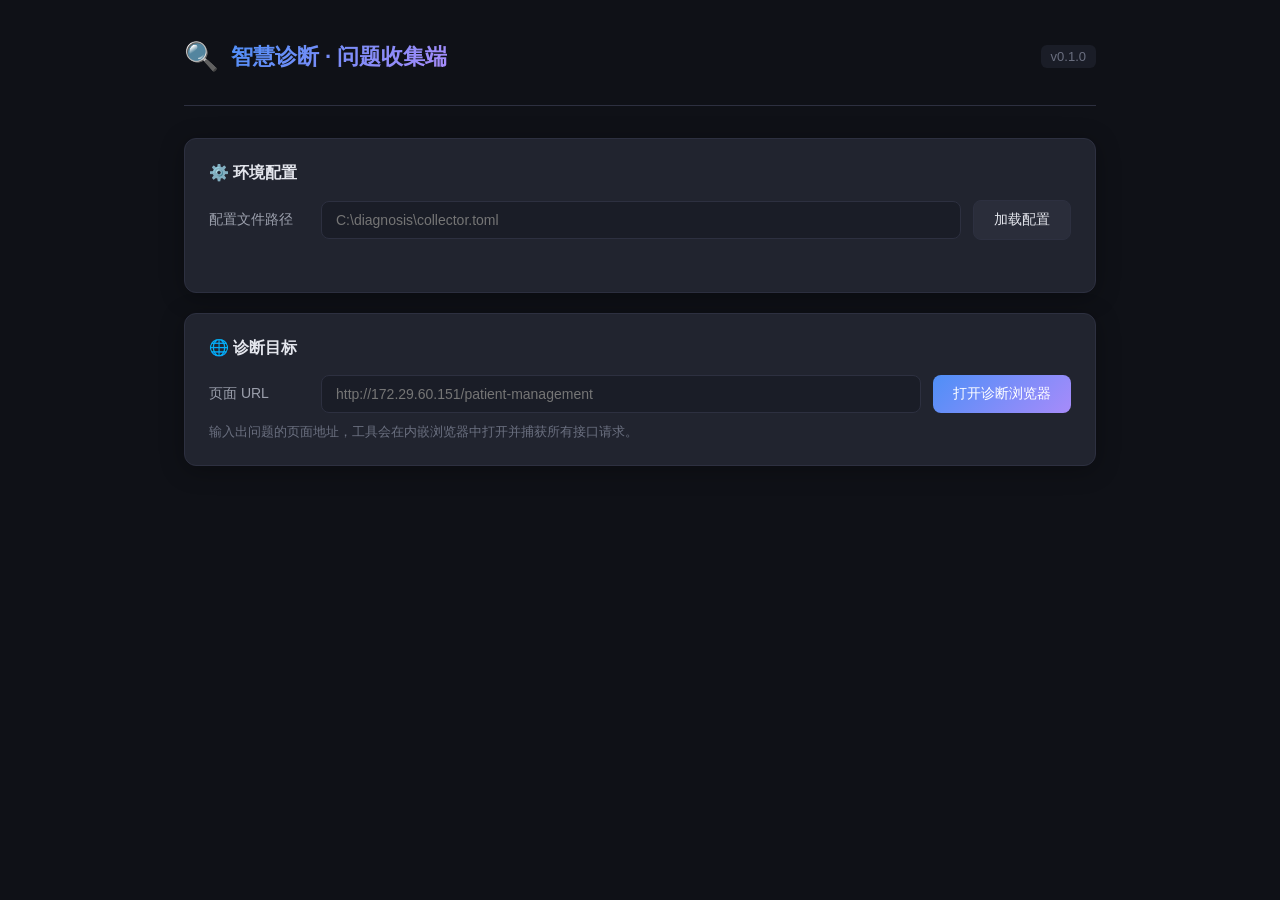
==== collector/src/index.html @ 547a51e8 "feat: Smart Diagnostic System MVP scaffold - Rust workspace with 3 crates: diag-core, collector, ana" ====
<!DOCTYPE html>
<html lang="zh-CN">
<head>
  <meta charset="UTF-8">
  <meta name="viewport" content="width=device-width, initial-scale=1.0">
  <title>智慧诊断 - 问题收集端</title>
  <link rel="stylesheet" href="styles.css">
</head>
<body>
  <div class="app">
    <header class="header">
      <div class="header-brand">
        <span class="header-icon">🔍</span>
        <h1>智慧诊断 · 问题收集端</h1>
      </div>
      <span class="header-version">v0.1.0</span>
    </header>

    <main class="main">
      <!-- Step 1: 配置 -->
      <section class="card" id="config-section">
        <h2>⚙️ 环境配置</h2>
        <div class="form-row">
          <label>配置文件路径</label>
          <input type="text" id="config-path" placeholder="C:\diagnosis\collector.toml" />
          <button id="btn-load-config" class="btn btn-secondary">加载配置</button>
        </div>
        <div id="config-status" class="status-msg"></div>
      </section>

      <!-- Step 2: 输入页面 URL -->
      <section class="card" id="url-section">
        <h2>🌐 诊断目标</h2>
        <div class="form-row">
          <label>页面 URL</label>
          <input type="text" id="page-url"
            placeholder="http://172.29.60.151/patient-management" />
          <button id="btn-open-browser" class="btn btn-primary">打开诊断浏览器</button>
        </div>
        <p class="hint">输入出问题的页面地址，工具会在内嵌浏览器中打开并捕获所有接口请求。</p>
      </section>

      <!-- Step 3: 捕获结果 -->
      <section class="card" id="capture-section" style="display:none">
        <h2>📡 请求捕获</h2>
        <div class="capture-toolbar">
          <span id="capture-count">已捕获 <strong>0</strong> 个请求</span>
          <button id="btn-stop-capture" class="btn btn-warning">⏹ 采集完成</button>
        </div>
        <div class="request-list" id="request-list"></div>
      </section>

      <!-- Step 4: 诊断进度 -->
      <section class="card" id="diagnosis-section" style="display:none">
        <h2>🔬 诊断进度</h2>
        <div class="progress-bar">
          <div class="progress-fill" id="progress-fill" style="width:0%"></div>
        </div>
        <div class="progress-steps" id="progress-steps">
          <div class="step" data-step="parse">📋 解析请求</div>
          <div class="step" data-step="ssh">🔗 SSH 采集日志</div>
          <div class="step" data-step="sql">🗄️ 查询慢 SQL</div>
          <div class="step" data-step="mask">🔒 隐私脱敏</div>
          <div class="step" data-step="pack">📦 打包诊断包</div>
        </div>
        <div id="diagnosis-status" class="status-msg"></div>
      </section>

      <!-- Step 5: 结果 -->
      <section class="card" id="result-section" style="display:none">
        <h2>✅ 诊断包已生成</h2>
        <div class="result-info">
          <p>📁 文件路径: <code id="result-path"></code></p>
          <button id="btn-open-folder" class="btn btn-primary">📂 打开所在目录</button>
          <button id="btn-new-diagnosis" class="btn btn-secondary">🔄 新建诊断</button>
        </div>
      </section>
    </main>
  </div>

  <script src="app.js"></script>
</body>
</html>
---- collector/src/styles.css ----
:root {
  --bg-primary: #0f1117;
  --bg-secondary: #1a1d27;
  --bg-card: #21242f;
  --bg-hover: #2a2d3a;
  --text-primary: #e4e6ed;
  --text-secondary: #9ca0ad;
  --text-muted: #6b7080;
  --accent-blue: #4f8ff7;
  --accent-green: #34d399;
  --accent-yellow: #fbbf24;
  --accent-red: #f87171;
  --accent-purple: #a78bfa;
  --border: #2d3040;
  --radius: 12px;
  --shadow: 0 4px 24px rgba(0,0,0,0.3);
}

* { margin: 0; padding: 0; box-sizing: border-box; }

body {
  font-family: -apple-system, 'Segoe UI', 'Microsoft YaHei', sans-serif;
  background: var(--bg-primary);
  color: var(--text-primary);
  min-height: 100vh;
}

.app {
  max-width: 960px;
  margin: 0 auto;
  padding: 24px;
}

/* Header */
.header {
  display: flex;
  justify-content: space-between;
  align-items: center;
  padding: 16px 0 32px;
  border-bottom: 1px solid var(--border);
  margin-bottom: 32px;
}

.header-brand {
  display: flex;
  align-items: center;
  gap: 12px;
}

.header-icon { font-size: 28px; }

.header h1 {
  font-size: 22px;
  font-weight: 600;
  background: linear-gradient(135deg, var(--accent-blue), var(--accent-purple));
  -webkit-background-clip: text;
  -webkit-text-fill-color: transparent;
}

.header-version {
  color: var(--text-muted);
  font-size: 13px;
  background: var(--bg-secondary);
  padding: 4px 10px;
  border-radius: 6px;
}

/* Cards */
.card {
  background: var(--bg-card);
  border: 1px solid var(--border);
  border-radius: var(--radius);
  padding: 24px;
  margin-bottom: 20px;
  box-shadow: var(--shadow);
}

.card h2 {
  font-size: 16px;
  font-weight: 600;
  margin-bottom: 16px;
  color: var(--text-primary);
}

/* Forms */
.form-row {
  display: flex;
  gap: 12px;
  align-items: center;
}

.form-row label {
  font-size: 14px;
  color: var(--text-secondary);
  min-width: 100px;
}

.form-row input {
  flex: 1;
  padding: 10px 14px;
  background: var(--bg-secondary);
  border: 1px solid var(--border);
  border-radius: 8px;
  color: var(--text-primary);
  font-size: 14px;
  outline: none;
  transition: border-color 0.2s;
}

.form-row input:focus {
  border-color: var(--accent-blue);
}

.hint {
  margin-top: 10px;
  font-size: 13px;
  color: var(--text-muted);
}

/* Buttons */
.btn {
  padding: 10px 20px;
  border: none;
  border-radius: 8px;
  font-size: 14px;
  font-weight: 500;
  cursor: pointer;
  transition: all 0.2s;
  white-space: nowrap;
}

.btn-primary {
  background: linear-gradient(135deg, var(--accent-blue), var(--accent-purple));
  color: white;
}

.btn-primary:hover { opacity: 0.9; transform: translateY(-1px); }

.btn-secondary {
  background: var(--bg-hover);
  color: var(--text-primary);
  border: 1px solid var(--border);
}

.btn-secondary:hover { background: var(--border); }

.btn-warning {
  background: linear-gradient(135deg, var(--accent-yellow), #f59e0b);
  color: #1a1d27;
}

/* Status */
.status-msg {
  margin-top: 12px;
  font-size: 13px;
  padding: 8px 12px;
  border-radius: 8px;
}

.status-msg.success {
  background: rgba(52, 211, 153, 0.1);
  color: var(--accent-green);
  border: 1px solid rgba(52, 211, 153, 0.2);
}

.status-msg.error {
  background: rgba(248, 113, 113, 0.1);
  color: var(--accent-red);
  border: 1px solid rgba(248, 113, 113, 0.2);
}

/* Capture */
.capture-toolbar {
  display: flex;
  justify-content: space-between;
  align-items: center;
  margin-bottom: 16px;
}

.capture-toolbar strong { color: var(--accent-green); font-size: 18px; }

.request-list {
  max-height: 300px;
  overflow-y: auto;
  font-size: 13px;
}

.request-item {
  display: flex;
  gap: 12px;
  align-items: center;
  padding: 8px 12px;
  border-radius: 6px;
  margin-bottom: 4px;
  background: var(--bg-secondary);
  border: 1px solid var(--border);
}

.request-item .method {
  font-weight: 600;
  font-size: 11px;
  padding: 2px 6px;
  border-radius: 4px;
  background: var(--accent-blue);
  color: white;
  min-width: 40px;
  text-align: center;
}

.request-item .service {
  color: var(--accent-purple);
  font-weight: 500;
  min-width: 140px;
}

.request-item .path {
  flex: 1;
  color: var(--text-secondary);
  overflow: hidden;
  text-overflow: ellipsis;
  white-space: nowrap;
}

.request-item .duration {
  min-width: 70px;
  text-align: right;
  font-weight: 500;
}

.request-item .duration.slow { color: var(--accent-red); }
.request-item .duration.normal { color: var(--accent-green); }

.request-item .status-code {
  min-width: 36px;
  text-align: center;
  font-weight: 600;
  font-size: 12px;
}

.request-item .status-code.ok { color: var(--accent-green); }
.request-item .status-code.error { color: var(--accent-red); }

/* Progress */
.progress-bar {
  height: 6px;
  background: var(--bg-secondary);
  border-radius: 3px;
  margin-bottom: 20px;
  overflow: hidden;
}

.progress-fill {
  height: 100%;
  background: linear-gradient(90deg, var(--accent-blue), var(--accent-purple));
  border-radius: 3px;
  transition: width 0.4s ease;
}

.progress-steps {
  display: flex;
  flex-direction: column;
  gap: 8px;
}

.step {
  padding: 8px 12px;
  border-radius: 8px;
  font-size: 14px;
  color: var(--text-muted);
  background: var(--bg-secondary);
  transition: all 0.3s;
}

.step.active {
  color: var(--accent-blue);
  background: rgba(79, 143, 247, 0.1);
  border: 1px solid rgba(79, 143, 247, 0.2);
}

.step.done {
  color: var(--accent-green);
  background: rgba(52, 211, 153, 0.1);
}

/* Result */
.result-info {
  text-align: center;
  padding: 20px 0;
}

.result-info p {
  margin-bottom: 20px;
  font-size: 14px;
}

.result-info code {
  background: var(--bg-secondary);
  padding: 6px 12px;
  border-radius: 6px;
  font-size: 13px;
  color: var(--accent-green);
}

.result-info .btn { margin: 0 8px; }
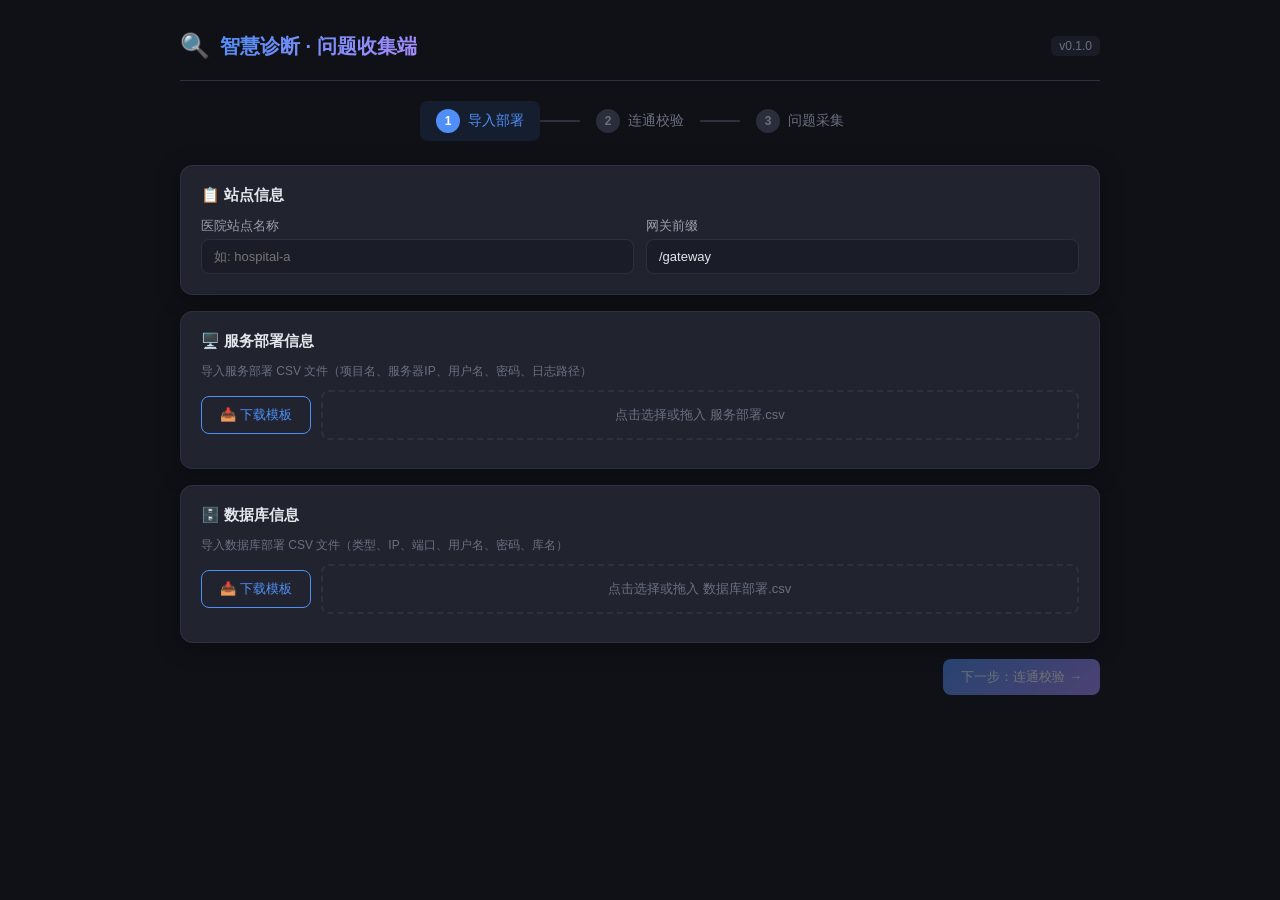
==== commit d9365d43: "feat: collector frontend wired to 3-phase backend workflow - Phase 1: CSV import with preview tables" ====
--- a/collector/src/index.html
+++ b/collector/src/index.html
@@ -16,68 +16,126 @@
       <span class="header-version">v0.1.0</span>
     </header>
 
+    <!-- 步骤指示器 -->
+    <nav class="stepper">
+      <div class="step-item active" data-step="1"><span class="step-num">1</span>导入部署</div>
+      <div class="step-divider"></div>
+      <div class="step-item" data-step="2"><span class="step-num">2</span>连通校验</div>
+      <div class="step-divider"></div>
+      <div class="step-item" data-step="3"><span class="step-num">3</span>问题采集</div>
+    </nav>
+
     <main class="main">
-      <!-- Step 1: 配置 -->
-      <section class="card" id="config-section">
-        <h2>⚙️ 环境配置</h2>
-        <div class="form-row">
-          <label>配置文件路径</label>
-          <input type="text" id="config-path" placeholder="C:\diagnosis\collector.toml" />
-          <button id="btn-load-config" class="btn btn-secondary">加载配置</button>
+      <!-- ═══ Phase 1: 导入部署文档 ═══ -->
+      <div id="phase-1" class="phase">
+        <section class="card">
+          <h2>📋 站点信息</h2>
+          <div class="form-grid">
+            <div class="form-group">
+              <label>医院站点名称</label>
+              <input type="text" id="site-name" placeholder="如: hospital-a" />
+            </div>
+            <div class="form-group">
+              <label>网关前缀</label>
+              <input type="text" id="gateway-prefix" value="/gateway" />
+            </div>
+          </div>
+        </section>
+
+        <section class="card">
+          <h2>🖥️ 服务部署信息</h2>
+          <p class="hint">导入服务部署 CSV 文件（项目名、服务器IP、用户名、密码、日志路径）</p>
+          <div class="import-area">
+            <button id="btn-dl-svc-tpl" class="btn btn-outline">📥 下载模板</button>
+            <div class="file-drop" id="svc-drop">
+              <input type="file" id="svc-file" accept=".csv" hidden />
+              <span>点击选择或拖入 服务部署.csv</span>
+            </div>
+          </div>
+          <div id="svc-preview" class="preview-table" style="display:none"></div>
+          <div id="svc-status" class="status-msg"></div>
+        </section>
+
+        <section class="card">
+          <h2>🗄️ 数据库信息</h2>
+          <p class="hint">导入数据库部署 CSV 文件（类型、IP、端口、用户名、密码、库名）</p>
+          <div class="import-area">
+            <button id="btn-dl-db-tpl" class="btn btn-outline">📥 下载模板</button>
+            <div class="file-drop" id="db-drop">
+              <input type="file" id="db-file" accept=".csv" hidden />
+              <span>点击选择或拖入 数据库部署.csv</span>
+            </div>
+          </div>
+          <div id="db-preview" class="preview-table" style="display:none"></div>
+          <div id="db-status" class="status-msg"></div>
+        </section>
+
+        <div class="action-bar">
+          <button id="btn-to-validate" class="btn btn-primary" disabled>下一步：连通校验 →</button>
         </div>
-        <div id="config-status" class="status-msg"></div>
-      </section>
+      </div>
 
-      <!-- Step 2: 输入页面 URL -->
-      <section class="card" id="url-section">
-        <h2>🌐 诊断目标</h2>
-        <div class="form-row">
-          <label>页面 URL</label>
-          <input type="text" id="page-url"
-            placeholder="http://172.29.60.151/patient-management" />
-          <button id="btn-open-browser" class="btn btn-primary">打开诊断浏览器</button>
+      <!-- ═══ Phase 2: 连通校验 ═══ -->
+      <div id="phase-2" class="phase" style="display:none">
+        <section class="card">
+          <h2>🔗 服务连通校验</h2>
+          <p class="hint">逐个验证 SSH 连接和日志路径是否可达</p>
+          <div id="svc-validation-list" class="validation-list"></div>
+          <button id="btn-validate-svc" class="btn btn-primary">▶ 开始校验服务</button>
+        </section>
+
+        <section class="card">
+          <h2>🗄️ 数据库连通校验</h2>
+          <div id="db-validation-list" class="validation-list"></div>
+          <button id="btn-validate-db" class="btn btn-primary">▶ 开始校验数据库</button>
+        </section>
+
+        <div class="action-bar">
+          <button id="btn-back-import" class="btn btn-secondary">← 返回修改</button>
+          <button id="btn-to-collect" class="btn btn-primary" disabled>下一步：问题采集 →</button>
         </div>
-        <p class="hint">输入出问题的页面地址，工具会在内嵌浏览器中打开并捕获所有接口请求。</p>
-      </section>
+      </div>
 
-      <!-- Step 3: 捕获结果 -->
-      <section class="card" id="capture-section" style="display:none">
-        <h2>📡 请求捕获</h2>
-        <div class="capture-toolbar">
-          <span id="capture-count">已捕获 <strong>0</strong> 个请求</span>
-          <button id="btn-stop-capture" class="btn btn-warning">⏹ 采集完成</button>
-        </div>
-        <div class="request-list" id="request-list"></div>
-      </section>
+      <!-- ═══ Phase 3: URL 采集 ═══ -->
+      <div id="phase-3" class="phase" style="display:none">
+        <section class="card">
+          <h2>🌐 诊断目标</h2>
+          <div class="form-group">
+            <label>问题页面 URL</label>
+            <div class="form-row">
+              <input type="text" id="page-url" placeholder="http://172.29.60.151/patient-management" />
+              <button id="btn-open-page" class="btn btn-primary">打开诊断浏览器</button>
+            </div>
+          </div>
+          <p class="hint">输入出问题的页面地址，工具会捕获该页面所有 API 请求。</p>
+        </section>
 
-      <!-- Step 4: 诊断进度 -->
-      <section class="card" id="diagnosis-section" style="display:none">
-        <h2>🔬 诊断进度</h2>
-        <div class="progress-bar">
-          <div class="progress-fill" id="progress-fill" style="width:0%"></div>
-        </div>
-        <div class="progress-steps" id="progress-steps">
-          <div class="step" data-step="parse">📋 解析请求</div>
-          <div class="step" data-step="ssh">🔗 SSH 采集日志</div>
-          <div class="step" data-step="sql">🗄️ 查询慢 SQL</div>
-          <div class="step" data-step="mask">🔒 隐私脱敏</div>
-          <div class="step" data-step="pack">📦 打包诊断包</div>
-        </div>
-        <div id="diagnosis-status" class="status-msg"></div>
-      </section>
+        <section class="card" id="capture-card" style="display:none">
+          <h2>📡 请求捕获</h2>
+          <div class="capture-toolbar">
+            <span>已捕获 <strong id="capture-count">0</strong> 个请求</span>
+            <button id="btn-stop" class="btn btn-warning">⏹ 采集完成</button>
+          </div>
+          <div id="request-list" class="request-list"></div>
+        </section>
 
-      <!-- Step 5: 结果 -->
-      <section class="card" id="result-section" style="display:none">
-        <h2>✅ 诊断包已生成</h2>
-        <div class="result-info">
-          <p>📁 文件路径: <code id="result-path"></code></p>
-          <button id="btn-open-folder" class="btn btn-primary">📂 打开所在目录</button>
-          <button id="btn-new-diagnosis" class="btn btn-secondary">🔄 新建诊断</button>
-        </div>
-      </section>
+        <section class="card" id="progress-card" style="display:none">
+          <h2>🔬 诊断进度</h2>
+          <div class="progress-bar"><div class="progress-fill" id="progress-fill"></div></div>
+          <div id="progress-steps" class="progress-steps"></div>
+          <div id="diag-status" class="status-msg"></div>
+        </section>
+
+        <section class="card" id="result-card" style="display:none">
+          <h2>✅ 诊断包已生成</h2>
+          <p>📁 输出路径: <code id="result-path"></code></p>
+          <div class="action-bar" style="margin-top:16px">
+            <button id="btn-new" class="btn btn-secondary">🔄 新建诊断</button>
+          </div>
+        </section>
+      </div>
     </main>
   </div>
-
   <script src="app.js"></script>
 </body>
 </html>
--- a/collector/src/styles.css
+++ b/collector/src/styles.css
@@ -1,304 +1,95 @@
 :root {
-  --bg-primary: #0f1117;
-  --bg-secondary: #1a1d27;
-  --bg-card: #21242f;
-  --bg-hover: #2a2d3a;
-  --text-primary: #e4e6ed;
-  --text-secondary: #9ca0ad;
-  --text-muted: #6b7080;
-  --accent-blue: #4f8ff7;
-  --accent-green: #34d399;
-  --accent-yellow: #fbbf24;
-  --accent-red: #f87171;
-  --accent-purple: #a78bfa;
-  --border: #2d3040;
-  --radius: 12px;
-  --shadow: 0 4px 24px rgba(0,0,0,0.3);
+  --bg-primary: #0f1117; --bg-secondary: #1a1d27; --bg-card: #21242f;
+  --bg-hover: #2a2d3a; --text-primary: #e4e6ed; --text-secondary: #9ca0ad;
+  --text-muted: #6b7080; --accent-blue: #4f8ff7; --accent-green: #34d399;
+  --accent-yellow: #fbbf24; --accent-red: #f87171; --accent-purple: #a78bfa;
+  --border: #2d3040; --radius: 12px; --shadow: 0 4px 24px rgba(0,0,0,0.3);
 }
+* { margin:0; padding:0; box-sizing:border-box; }
+body { font-family:-apple-system,'Segoe UI','Microsoft YaHei',sans-serif; background:var(--bg-primary); color:var(--text-primary); min-height:100vh; }
+.app { max-width:960px; margin:0 auto; padding:20px; }
 
-* { margin: 0; padding: 0; box-sizing: border-box; }
+.header { display:flex; justify-content:space-between; align-items:center; padding:12px 0 20px; border-bottom:1px solid var(--border); margin-bottom:20px; }
+.header-brand { display:flex; align-items:center; gap:10px; }
+.header-icon { font-size:24px; }
+.header h1 { font-size:20px; font-weight:600; background:linear-gradient(135deg,var(--accent-blue),var(--accent-purple)); -webkit-background-clip:text; -webkit-text-fill-color:transparent; }
+.header-version { color:var(--text-muted); font-size:12px; background:var(--bg-secondary); padding:3px 8px; border-radius:6px; }
 
-body {
-  font-family: -apple-system, 'Segoe UI', 'Microsoft YaHei', sans-serif;
-  background: var(--bg-primary);
-  color: var(--text-primary);
-  min-height: 100vh;
-}
+/* Stepper */
+.stepper { display:flex; align-items:center; justify-content:center; gap:0; margin-bottom:24px; }
+.step-item { display:flex; align-items:center; gap:8px; padding:8px 16px; border-radius:8px; font-size:14px; color:var(--text-muted); cursor:default; transition:all .3s; }
+.step-item.active { color:var(--accent-blue); background:rgba(79,143,247,.1); }
+.step-item.done { color:var(--accent-green); }
+.step-num { width:24px; height:24px; border-radius:50%; display:flex; align-items:center; justify-content:center; font-size:12px; font-weight:700; background:var(--bg-hover); }
+.step-item.active .step-num { background:var(--accent-blue); color:#fff; }
+.step-item.done .step-num { background:var(--accent-green); color:#fff; }
+.step-divider { width:40px; height:2px; background:var(--border); }
 
-.app {
-  max-width: 960px;
-  margin: 0 auto;
-  padding: 24px;
-}
+.card { background:var(--bg-card); border:1px solid var(--border); border-radius:var(--radius); padding:20px; margin-bottom:16px; box-shadow:var(--shadow); }
+.card h2 { font-size:15px; font-weight:600; margin-bottom:12px; }
+.hint { font-size:12px; color:var(--text-muted); margin-bottom:10px; }
 
-/* Header */
-.header {
-  display: flex;
-  justify-content: space-between;
-  align-items: center;
-  padding: 16px 0 32px;
-  border-bottom: 1px solid var(--border);
-  margin-bottom: 32px;
-}
+.form-grid { display:grid; grid-template-columns:1fr 1fr; gap:12px; }
+.form-group { display:flex; flex-direction:column; gap:4px; }
+.form-group label { font-size:13px; color:var(--text-secondary); }
+.form-group input, .form-row input { flex:1; padding:9px 12px; background:var(--bg-secondary); border:1px solid var(--border); border-radius:8px; color:var(--text-primary); font-size:13px; outline:none; }
+.form-group input:focus, .form-row input:focus { border-color:var(--accent-blue); }
+.form-row { display:flex; gap:10px; align-items:center; }
 
-.header-brand {
-  display: flex;
-  align-items: center;
-  gap: 12px;
-}
+.btn { padding:9px 18px; border:none; border-radius:8px; font-size:13px; font-weight:500; cursor:pointer; transition:all .2s; white-space:nowrap; }
+.btn-primary { background:linear-gradient(135deg,var(--accent-blue),var(--accent-purple)); color:#fff; }
+.btn-primary:hover { opacity:.9; transform:translateY(-1px); }
+.btn-primary:disabled { opacity:.4; cursor:not-allowed; transform:none; }
+.btn-secondary { background:var(--bg-hover); color:var(--text-primary); border:1px solid var(--border); }
+.btn-outline { background:transparent; color:var(--accent-blue); border:1px solid var(--accent-blue); }
+.btn-outline:hover { background:rgba(79,143,247,.1); }
+.btn-warning { background:linear-gradient(135deg,var(--accent-yellow),#f59e0b); color:#1a1d27; }
 
-.header-icon { font-size: 28px; }
+.import-area { display:flex; gap:10px; align-items:center; margin-bottom:8px; }
+.file-drop { flex:1; padding:14px; border:2px dashed var(--border); border-radius:8px; text-align:center; cursor:pointer; font-size:13px; color:var(--text-muted); transition:all .2s; }
+.file-drop:hover { border-color:var(--accent-blue); color:var(--text-secondary); }
+.file-drop.loaded { border-color:var(--accent-green); color:var(--accent-green); border-style:solid; }
 
-.header h1 {
-  font-size: 22px;
-  font-weight: 600;
-  background: linear-gradient(135deg, var(--accent-blue), var(--accent-purple));
-  -webkit-background-clip: text;
-  -webkit-text-fill-color: transparent;
-}
+.status-msg { margin-top:8px; font-size:12px; padding:6px 10px; border-radius:6px; display:none; }
+.status-msg.show { display:block; }
+.status-msg.success { background:rgba(52,211,153,.1); color:var(--accent-green); border:1px solid rgba(52,211,153,.2); }
+.status-msg.error { background:rgba(248,113,113,.1); color:var(--accent-red); border:1px solid rgba(248,113,113,.2); }
 
-.header-version {
-  color: var(--text-muted);
-  font-size: 13px;
-  background: var(--bg-secondary);
-  padding: 4px 10px;
-  border-radius: 6px;
-}
+.preview-table { margin-top:10px; font-size:12px; overflow-x:auto; }
+.preview-table table { width:100%; border-collapse:collapse; }
+.preview-table th { text-align:left; padding:6px 8px; background:var(--bg-secondary); color:var(--text-muted); font-weight:500; border-bottom:1px solid var(--border); }
+.preview-table td { padding:6px 8px; border-bottom:1px solid var(--border); color:var(--text-secondary); }
+.preview-table td.ip { color:var(--accent-blue); font-family:monospace; }
 
-/* Cards */
-.card {
-  background: var(--bg-card);
-  border: 1px solid var(--border);
-  border-radius: var(--radius);
-  padding: 24px;
-  margin-bottom: 20px;
-  box-shadow: var(--shadow);
-}
+.action-bar { display:flex; justify-content:flex-end; gap:10px; margin-top:8px; }
 
-.card h2 {
-  font-size: 16px;
-  font-weight: 600;
-  margin-bottom: 16px;
-  color: var(--text-primary);
-}
-
-/* Forms */
-.form-row {
-  display: flex;
-  gap: 12px;
-  align-items: center;
-}
-
-.form-row label {
-  font-size: 14px;
-  color: var(--text-secondary);
-  min-width: 100px;
-}
-
-.form-row input {
-  flex: 1;
-  padding: 10px 14px;
-  background: var(--bg-secondary);
-  border: 1px solid var(--border);
-  border-radius: 8px;
-  color: var(--text-primary);
-  font-size: 14px;
-  outline: none;
-  transition: border-color 0.2s;
-}
-
-.form-row input:focus {
-  border-color: var(--accent-blue);
-}
-
-.hint {
-  margin-top: 10px;
-  font-size: 13px;
-  color: var(--text-muted);
-}
-
-/* Buttons */
-.btn {
-  padding: 10px 20px;
-  border: none;
-  border-radius: 8px;
-  font-size: 14px;
-  font-weight: 500;
-  cursor: pointer;
-  transition: all 0.2s;
-  white-space: nowrap;
-}
-
-.btn-primary {
-  background: linear-gradient(135deg, var(--accent-blue), var(--accent-purple));
-  color: white;
-}
-
-.btn-primary:hover { opacity: 0.9; transform: translateY(-1px); }
-
-.btn-secondary {
-  background: var(--bg-hover);
-  color: var(--text-primary);
-  border: 1px solid var(--border);
-}
-
-.btn-secondary:hover { background: var(--border); }
-
-.btn-warning {
-  background: linear-gradient(135deg, var(--accent-yellow), #f59e0b);
-  color: #1a1d27;
-}
-
-/* Status */
-.status-msg {
-  margin-top: 12px;
-  font-size: 13px;
-  padding: 8px 12px;
-  border-radius: 8px;
-}
-
-.status-msg.success {
-  background: rgba(52, 211, 153, 0.1);
-  color: var(--accent-green);
-  border: 1px solid rgba(52, 211, 153, 0.2);
-}
-
-.status-msg.error {
-  background: rgba(248, 113, 113, 0.1);
-  color: var(--accent-red);
-  border: 1px solid rgba(248, 113, 113, 0.2);
-}
+/* Validation */
+.validation-list { margin-bottom:12px; }
+.val-item { display:flex; align-items:center; gap:10px; padding:10px 12px; border-radius:8px; margin-bottom:6px; background:var(--bg-secondary); font-size:13px; }
+.val-item .val-icon { font-size:18px; min-width:24px; text-align:center; }
+.val-item .val-name { font-weight:500; min-width:140px; }
+.val-item .val-ip { color:var(--accent-blue); font-family:monospace; min-width:120px; }
+.val-item .val-msg { flex:1; color:var(--text-muted); }
+.val-item.pass .val-msg { color:var(--accent-green); }
+.val-item.fail .val-msg { color:var(--accent-red); }
+.val-item.pending .val-icon { animation:spin 1s linear infinite; }
+@keyframes spin { to { transform:rotate(360deg); } }
 
 /* Capture */
-.capture-toolbar {
-  display: flex;
-  justify-content: space-between;
-  align-items: center;
-  margin-bottom: 16px;
-}
+.capture-toolbar { display:flex; justify-content:space-between; align-items:center; margin-bottom:12px; }
+.capture-toolbar strong { color:var(--accent-green); font-size:16px; }
+.request-list { max-height:280px; overflow-y:auto; }
+.req-item { display:flex; gap:8px; align-items:center; padding:7px 10px; border-radius:6px; margin-bottom:3px; background:var(--bg-secondary); font-size:12px; }
+.req-item .method { font-weight:700; padding:2px 5px; border-radius:3px; background:var(--accent-blue); color:#fff; font-size:10px; min-width:36px; text-align:center; }
+.req-item .svc { color:var(--accent-purple); font-weight:500; min-width:130px; }
+.req-item .path { flex:1; color:var(--text-secondary); overflow:hidden; text-overflow:ellipsis; white-space:nowrap; }
+.req-item .dur { min-width:60px; text-align:right; font-weight:500; }
+.req-item .dur.slow { color:var(--accent-red); }
+.req-item .dur.ok { color:var(--accent-green); }
 
-.capture-toolbar strong { color: var(--accent-green); font-size: 18px; }
-
-.request-list {
-  max-height: 300px;
-  overflow-y: auto;
-  font-size: 13px;
-}
-
-.request-item {
-  display: flex;
-  gap: 12px;
-  align-items: center;
-  padding: 8px 12px;
-  border-radius: 6px;
-  margin-bottom: 4px;
-  background: var(--bg-secondary);
-  border: 1px solid var(--border);
-}
-
-.request-item .method {
-  font-weight: 600;
-  font-size: 11px;
-  padding: 2px 6px;
-  border-radius: 4px;
-  background: var(--accent-blue);
-  color: white;
-  min-width: 40px;
-  text-align: center;
-}
-
-.request-item .service {
-  color: var(--accent-purple);
-  font-weight: 500;
-  min-width: 140px;
-}
-
-.request-item .path {
-  flex: 1;
-  color: var(--text-secondary);
-  overflow: hidden;
-  text-overflow: ellipsis;
-  white-space: nowrap;
-}
-
-.request-item .duration {
-  min-width: 70px;
-  text-align: right;
-  font-weight: 500;
-}
-
-.request-item .duration.slow { color: var(--accent-red); }
-.request-item .duration.normal { color: var(--accent-green); }
-
-.request-item .status-code {
-  min-width: 36px;
-  text-align: center;
-  font-weight: 600;
-  font-size: 12px;
-}
-
-.request-item .status-code.ok { color: var(--accent-green); }
-.request-item .status-code.error { color: var(--accent-red); }
-
-/* Progress */
-.progress-bar {
-  height: 6px;
-  background: var(--bg-secondary);
-  border-radius: 3px;
-  margin-bottom: 20px;
-  overflow: hidden;
-}
-
-.progress-fill {
-  height: 100%;
-  background: linear-gradient(90deg, var(--accent-blue), var(--accent-purple));
-  border-radius: 3px;
-  transition: width 0.4s ease;
-}
-
-.progress-steps {
-  display: flex;
-  flex-direction: column;
-  gap: 8px;
-}
-
-.step {
-  padding: 8px 12px;
-  border-radius: 8px;
-  font-size: 14px;
-  color: var(--text-muted);
-  background: var(--bg-secondary);
-  transition: all 0.3s;
-}
-
-.step.active {
-  color: var(--accent-blue);
-  background: rgba(79, 143, 247, 0.1);
-  border: 1px solid rgba(79, 143, 247, 0.2);
-}
-
-.step.done {
-  color: var(--accent-green);
-  background: rgba(52, 211, 153, 0.1);
-}
-
-/* Result */
-.result-info {
-  text-align: center;
-  padding: 20px 0;
-}
-
-.result-info p {
-  margin-bottom: 20px;
-  font-size: 14px;
-}
-
-.result-info code {
-  background: var(--bg-secondary);
-  padding: 6px 12px;
-  border-radius: 6px;
-  font-size: 13px;
-  color: var(--accent-green);
-}
-
-.result-info .btn { margin: 0 8px; }
+.progress-bar { height:5px; background:var(--bg-secondary); border-radius:3px; margin-bottom:14px; overflow:hidden; }
+.progress-fill { height:100%; width:0; background:linear-gradient(90deg,var(--accent-blue),var(--accent-purple)); border-radius:3px; transition:width .4s; }
+.progress-steps { display:flex; flex-direction:column; gap:6px; }
+.p-step { padding:7px 10px; border-radius:6px; font-size:13px; color:var(--text-muted); background:var(--bg-secondary); }
+.p-step.active { color:var(--accent-blue); background:rgba(79,143,247,.1); }
+.p-step.done { color:var(--accent-green); }
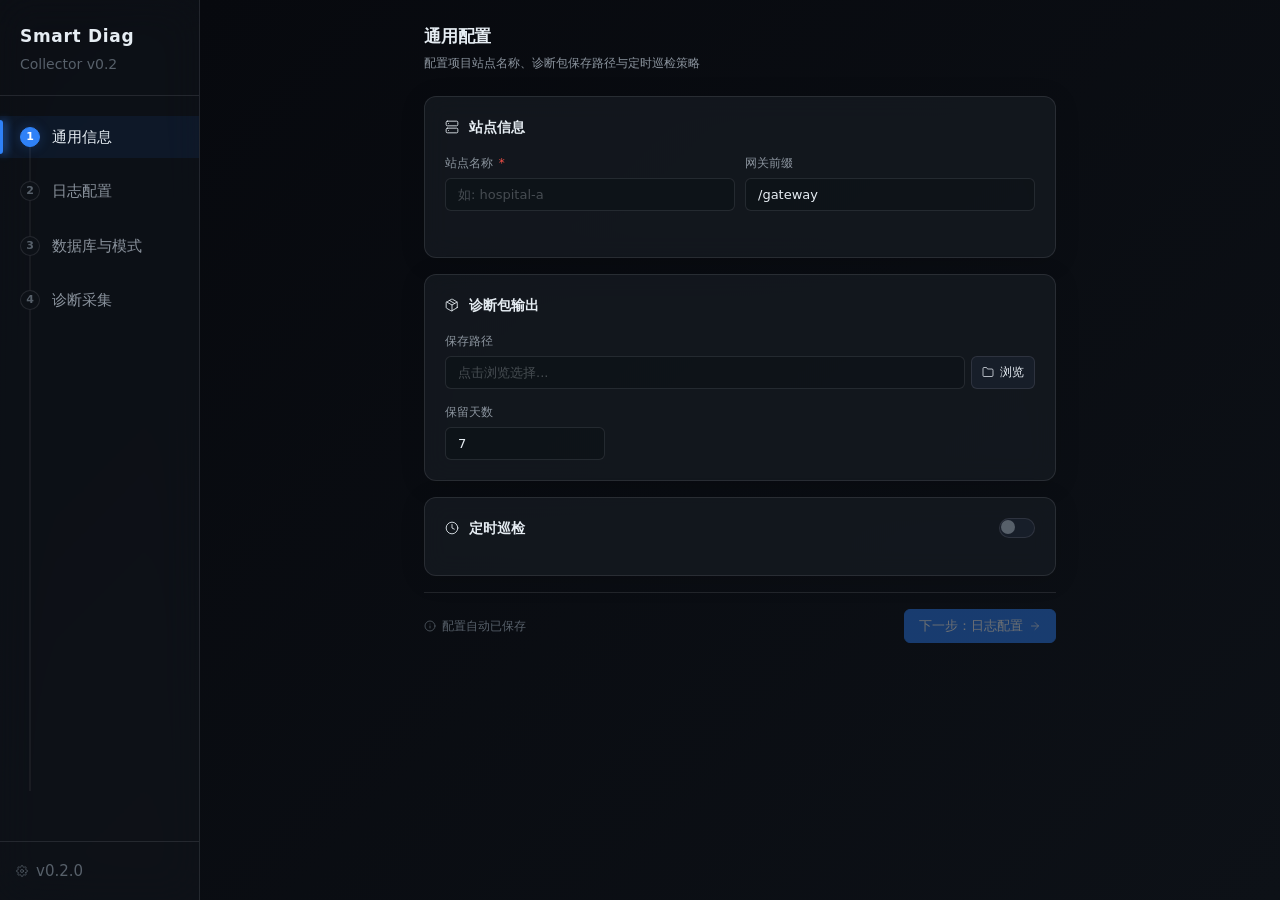
==== commit c5bbd0c9: "feat: single-file report format + remove test code + update configs - package.rs: 重构为单文件报告格式（总览 + 请求" ====
--- a/collector/src/index.html
+++ b/collector/src/index.html
@@ -3,139 +3,921 @@
 <head>
   <meta charset="UTF-8">
   <meta name="viewport" content="width=device-width, initial-scale=1.0">
-  <title>智慧诊断 - 问题收集端</title>
+  <title>Smart Diagnostic Collector</title>
   <link rel="stylesheet" href="styles.css">
 </head>
 <body>
-  <div class="app">
-    <header class="header">
-      <div class="header-brand">
-        <span class="header-icon">🔍</span>
-        <h1>智慧诊断 · 问题收集端</h1>
-      </div>
-      <span class="header-version">v0.1.0</span>
-    </header>
-
-    <!-- 步骤指示器 -->
-    <nav class="stepper">
-      <div class="step-item active" data-step="1"><span class="step-num">1</span>导入部署</div>
-      <div class="step-divider"></div>
-      <div class="step-item" data-step="2"><span class="step-num">2</span>连通校验</div>
-      <div class="step-divider"></div>
-      <div class="step-item" data-step="3"><span class="step-num">3</span>问题采集</div>
+
+<!-- ═══ SVG Sprite ═══ -->
+<svg style="display:none" xmlns="http://www.w3.org/2000/svg">
+  <symbol id="icon-arrow-right" viewBox="0 0 24 24">
+    <path d="M5 12h14M12 5l7 7-7 7"/>
+  </symbol>
+  <symbol id="icon-arrow-left" viewBox="0 0 24 24">
+    <path d="M19 12H5M12 19l-7-7 7-7"/>
+  </symbol>
+  <symbol id="icon-check" viewBox="0 0 24 24">
+    <path d="M20 6L9 17l-5-5"/>
+  </symbol>
+  <symbol id="icon-x" viewBox="0 0 24 24">
+    <path d="M18 6L6 18M6 6l12 12"/>
+  </symbol>
+  <symbol id="icon-info" viewBox="0 0 24 24">
+    <circle cx="12" cy="12" r="10"/>
+    <path d="M12 16v-4M12 8h.01"/>
+  </symbol>
+  <symbol id="icon-warning" viewBox="0 0 24 24">
+    <path d="M10.29 3.86L1.82 18a2 2 0 001.71 3h16.94a2 2 0 001.71-3L13.71 3.86a2 2 0 00-3.42 0z"/>
+    <path d="M12 9v4M12 17h.01"/>
+  </symbol>
+  <symbol id="icon-server" viewBox="0 0 24 24">
+    <rect x="2" y="2" width="20" height="8" rx="2"/>
+    <rect x="2" y="14" width="20" height="8" rx="2"/>
+    <path d="M6 6h.01M6 18h.01"/>
+  </symbol>
+  <symbol id="icon-db" viewBox="0 0 24 24">
+    <ellipse cx="12" cy="5" rx="9" ry="3"/>
+    <path d="M21 12c0 1.66-4 3-9 3s-9-1.34-9-3"/>
+    <path d="M3 5v14c0 1.66 4 3 9 3s9-1.34 9-3V5"/>
+  </symbol>
+  <symbol id="icon-cloud" viewBox="0 0 24 24">
+    <path d="M18 10h-1.26A8 8 0 109 20h9a5 5 0 000-10z"/>
+  </symbol>
+  <symbol id="icon-terminal" viewBox="0 0 24 24">
+    <polyline points="4 17 10 11 4 5"/>
+    <line x1="12" y1="19" x2="20" y2="19"/>
+  </symbol>
+  <symbol id="icon-folder" viewBox="0 0 24 24">
+    <path d="M22 19a2 2 0 01-2 2H4a2 2 0 01-2-2V5a2 2 0 012-2h5l2 3h9a2 2 0 012 2z"/>
+  </symbol>
+  <symbol id="icon-eye" viewBox="0 0 24 24">
+    <path d="M1 12s4-8 11-8 11 8 11 8-4 8-11 8-11-8-11-8z"/>
+    <circle cx="12" cy="12" r="3"/>
+  </symbol>
+  <symbol id="icon-eye-off" viewBox="0 0 24 24">
+    <path d="M17.94 17.94A10.07 10.07 0 0112 20c-7 0-11-8-11-8a18.45 18.45 0 015.06-5.94M9.9 4.24A9.12 9.12 0 0112 4c7 0 11 8 11 8a18.5 18.5 0 01-2.16 3.19m-6.72-1.07a3 3 0 11-4.24-4.24"/>
+    <line x1="1" y1="1" x2="23" y2="23"/>
+  </symbol>
+  <symbol id="icon-refresh" viewBox="0 0 24 24">
+    <polyline points="23 4 23 10 17 10"/>
+    <path d="M20.49 15a9 9 0 11-2.12-9.36L23 10"/>
+  </symbol>
+  <symbol id="icon-play" viewBox="0 0 24 24">
+    <polygon points="5 3 19 12 5 21 5 3"/>
+  </symbol>
+  <symbol id="icon-stop" viewBox="0 0 24 24">
+    <rect x="3" y="3" width="18" height="18" rx="2"/>
+  </symbol>
+  <symbol id="icon-search" viewBox="0 0 24 24">
+    <circle cx="11" cy="11" r="8"/>
+    <line x1="21" y1="21" x2="16.65" y2="16.65"/>
+  </symbol>
+  <symbol id="icon-clock" viewBox="0 0 24 24">
+    <circle cx="12" cy="12" r="10"/>
+    <polyline points="12 6 12 12 16 14"/>
+  </symbol>
+  <symbol id="icon-download" viewBox="0 0 24 24">
+    <path d="M21 15v4a2 2 0 01-2 2H5a2 2 0 01-2-2v-4"/>
+    <polyline points="7 10 12 15 17 10"/>
+    <line x1="12" y1="15" x2="12" y2="3"/>
+  </symbol>
+  <symbol id="icon-settings" viewBox="0 0 24 24">
+    <circle cx="12" cy="12" r="3"/>
+    <path d="M19.4 15a1.65 1.65 0 00.33 1.82l.06.06a2 2 0 010 2.83 2 2 0 01-2.83 0l-.06-.06a1.65 1.65 0 00-1.82-.33 1.65 1.65 0 00-1 1.51V21a2 2 0 01-4 0v-.09A1.65 1.65 0 009 19.4a1.65 1.65 0 00-1.82.33l-.06.06a2 2 0 01-2.83-2.83l.06-.06A1.65 1.65 0 004.68 15a1.65 1.65 0 00-1.51-1H3a2 2 0 010-4h.09A1.65 1.65 0 004.6 9a1.65 1.65 0 00-.33-1.82l-.06-.06a2 2 0 012.83-2.83l.06.06A1.65 1.65 0 009 4.68a1.65 1.65 0 001-1.51V3a2 2 0 014 0v.09a1.65 1.65 0 001 1.51 1.65 1.65 0 001.82-.33l.06-.06a2 2 0 012.83 2.83l-.06.06A1.65 1.65 0 0019.4 9a1.65 1.65 0 001.51 1H21a2 2 0 010 4h-.09a1.65 1.65 0 00-1.51 1z"/>
+  </symbol>
+  <symbol id="icon-chevron-down" viewBox="0 0 24 24">
+    <polyline points="6 9 12 15 18 9"/>
+  </symbol>
+  <symbol id="icon-package" viewBox="0 0 24 24">
+    <line x1="16.5" y1="9.4" x2="7.5" y2="4.21"/>
+    <path d="M21 16V8a2 2 0 00-1-1.73l-7-4a2 2 0 00-2 0l-7 4A2 2 0 002 8v8a2 2 0 001 1.73l7 4a2 2 0 002 0l7-4A2 2 0 0021 16z"/>
+    <polyline points="3.27 6.96 12 12.01 20.73 6.96"/>
+    <line x1="12" y1="22.08" x2="12" y2="12"/>
+  </symbol>
+</svg>
+
+<div class="app-shell">
+
+  <!-- ═══ Sidebar ═══ -->
+  <aside class="sidebar">
+    <div class="sidebar-brand">
+      <div class="brand-name">Smart Diag</div>
+      <div class="brand-sub">Collector v0.2</div>
+    </div>
+
+    <nav class="step-nav">
+      <div class="step-item active" id="nav-step-1" data-step="1">
+        <span class="step-num" id="step-num-1">1</span>
+        <span class="step-label">通用信息</span>
+      </div>
+      <div class="step-item" id="nav-step-2" data-step="2">
+        <span class="step-num" id="step-num-2">2</span>
+        <span class="step-label">日志配置</span>
+      </div>
+      <div class="step-item" id="nav-step-3" data-step="3">
+        <span class="step-num" id="step-num-3">3</span>
+        <span class="step-label">数据库与模式</span>
+      </div>
+      <div class="step-item" id="nav-step-4" data-step="4">
+        <span class="step-num" id="step-num-4">4</span>
+        <span class="step-label">诊断采集</span>
+      </div>
     </nav>
 
-    <main class="main">
-      <!-- ═══ Phase 1: 导入部署文档 ═══ -->
-      <div id="phase-1" class="phase">
-        <section class="card">
-          <h2>📋 站点信息</h2>
-          <div class="form-grid">
-            <div class="form-group">
-              <label>医院站点名称</label>
-              <input type="text" id="site-name" placeholder="如: hospital-a" />
-            </div>
-            <div class="form-group">
-              <label>网关前缀</label>
-              <input type="text" id="gateway-prefix" value="/gateway" />
-            </div>
-          </div>
-        </section>
-
-        <section class="card">
-          <h2>🖥️ 服务部署信息</h2>
-          <p class="hint">导入服务部署 CSV 文件（项目名、服务器IP、用户名、密码、日志路径）</p>
-          <div class="import-area">
-            <button id="btn-dl-svc-tpl" class="btn btn-outline">📥 下载模板</button>
-            <div class="file-drop" id="svc-drop">
-              <input type="file" id="svc-file" accept=".csv" hidden />
-              <span>点击选择或拖入 服务部署.csv</span>
-            </div>
+    <div class="sidebar-footer">
+      <!-- 配置保存状态 -->
+      <div class="config-status" id="config-status" style="display:none">
+        <svg class="icon icon-sm" aria-hidden="true" id="config-status-icon"><use href="#icon-check"/></svg>
+        <span id="config-status-text">配置已保存</span>
+      </div>
+      <!-- 一键清空 -->
+      <button class="btn-clear-config" id="btn-clear-config" type="button" style="display:none" title="清空所有已保存的配置，重新开始">
+        <svg class="icon icon-sm" aria-hidden="true"><use href="#icon-x"/></svg>
+        清空配置
+      </button>
+      <div class="sidebar-about">
+        <svg class="icon icon-sm" aria-hidden="true"><use href="#icon-settings"/></svg>
+        <span>v0.2.0</span>
+      </div>
+    </div>
+  </aside>
+
+  <!-- ═══ Main Content ═══ -->
+  <main class="main-content">
+
+    <!-- ═══ Phase 1: 通用配置 ═══ -->
+    <div id="phase-1" class="phase active">
+      <div class="page-header">
+        <div class="page-title">通用配置</div>
+        <div class="page-desc">配置项目站点名称、诊断包保存路径与定时巡检策略</div>
+      </div>
+
+      <!-- 站点信息 -->
+      <div class="card">
+        <div class="card-title">
+          <svg class="icon" aria-hidden="true"><use href="#icon-server"/></svg>
+          站点信息
+        </div>
+        <div class="field-row field-row-2">
+          <div class="field">
+            <label class="label" for="site-name">站点名称 <span class="required">*</span></label>
+            <input class="input" type="text" id="site-name" placeholder="如: hospital-a" autocomplete="off"/>
+          </div>
+          <div class="field">
+            <label class="label" for="gateway-prefix">网关前缀</label>
+            <input class="input" type="text" id="gateway-prefix" value="/gateway" autocomplete="off"/>
+          </div>
+        </div>
+      </div>
+
+      <!-- 诊断包输出 -->
+      <div class="card">
+        <div class="card-title">
+          <svg class="icon" aria-hidden="true"><use href="#icon-package"/></svg>
+          诊断包输出
+        </div>
+        <div class="field">
+          <label class="label" for="output-path">保存路径</label>
+          <div class="input-with-btn">
+            <input class="input" type="text" id="output-path" placeholder="点击浏览选择..." autocomplete="off"/>
+            <button class="btn btn-secondary btn-sm" id="btn-browse-path" type="button">
+              <svg class="icon icon-sm" aria-hidden="true"><use href="#icon-folder"/></svg>
+              浏览
+            </button>
+          </div>
+        </div>
+        <div class="field" style="max-width:160px">
+          <label class="label" for="output-retention">保留天数</label>
+          <input class="input" type="number" id="output-retention" value="7" min="1" max="365"/>
+        </div>
+      </div>
+
+      <!-- 定时巡检 -->
+      <div class="card">
+        <div class="card-title">
+          <svg class="icon" aria-hidden="true"><use href="#icon-clock"/></svg>
+          定时巡检
+          <div class="toggle-row" style="margin-left:auto" id="schedule-toggle-row">
+            <label class="toggle-switch" for="schedule-enabled">
+              <input type="checkbox" id="schedule-enabled"/>
+              <span class="toggle-track"></span>
+              <span class="toggle-thumb"></span>
+            </label>
+          </div>
+        </div>
+        <div id="schedule-fields" style="display:none">
+          <div class="field-row field-row-2">
+            <div class="field">
+              <label class="label" for="schedule-interval">间隔（分钟）</label>
+              <input class="input" type="number" id="schedule-interval" value="5" min="1" max="1440"/>
+            </div>
+            <div class="field">
+              <label class="label" for="schedule-lookback">回看窗口（分钟）</label>
+              <input class="input" type="number" id="schedule-lookback" value="6" min="1" max="1440"/>
+            </div>
+            <div class="field">
+              <label class="label" for="schedule-max-traces">单次上限（traceId）</label>
+              <input class="input" type="number" id="schedule-max-traces" value="50" min="1" max="500"/>
+            </div>
+            <div class="field">
+              <label class="label" for="schedule-dedup-window">去重窗口（分钟）</label>
+              <input class="input" type="number" id="schedule-dedup-window" value="60" min="1" max="1440"/>
+            </div>
+          </div>
+          <div class="field">
+            <label class="label">过滤级别</label>
+            <div class="checkbox-group">
+              <label class="checkbox-item">
+                <input type="checkbox" id="schedule-level-error" checked/>
+                <span>ERROR</span>
+              </label>
+              <label class="checkbox-item">
+                <input type="checkbox" id="schedule-level-warn" checked/>
+                <span>WARN</span>
+              </label>
+              <label class="checkbox-item">
+                <input type="checkbox" id="schedule-level-info"/>
+                <span>INFO</span>
+              </label>
+            </div>
+          </div>
+          <div class="field" style="margin-top:8px">
+            <label class="label" for="schedule-extra-keywords">额外关键词（空格分隔）</label>
+            <input class="input" type="text" id="schedule-extra-keywords" placeholder="如: Timeout OOM OutOfMemory"/>
+          </div>
+        </div>
+      </div>
+
+      <!-- Action Bar -->
+      <div class="action-bar">
+        <div class="action-bar-hint">
+          <svg class="icon icon-sm" aria-hidden="true"><use href="#icon-info"/></svg>
+          配置自动已保存
+        </div>
+        <div class="action-bar-btns">
+          <button class="btn btn-primary" id="btn-goto-phase2" disabled>
+            下一步：日志配置
+            <svg class="icon icon-sm" aria-hidden="true"><use href="#icon-arrow-right"/></svg>
+          </button>
+        </div>
+      </div>
+    </div><!-- /phase-1 -->
+
+
+    <!-- ═══ Phase 2: 日志配置 ═══ -->
+    <div id="phase-2" class="phase">
+      <div class="page-header">
+        <div class="page-title">日志配置</div>
+        <div class="page-desc">配置系统日志来源并测试连接可用性</div>
+      </div>
+
+      <!-- 日志来源 -->
+      <div class="card">
+        <div class="card-title">
+          <svg class="icon" aria-hidden="true"><use href="#icon-cloud"/></svg>
+          日志来源
+        </div>
+        <div class="source-cards">
+          <div class="source-card selected" id="source-elk" role="button" tabindex="0">
+            <div class="source-card-title">
+              <svg class="icon icon-sm" aria-hidden="true"><use href="#icon-cloud"/></svg>
+              ELK 模式
+            </div>
+            <div class="source-card-desc">通过 Elasticsearch 查询日志</div>
+          </div>
+          <div class="source-card" id="source-ssh" role="button" tabindex="0">
+            <div class="source-card-title">
+              <svg class="icon icon-sm" aria-hidden="true"><use href="#icon-terminal"/></svg>
+              SSH 模式
+            </div>
+            <div class="source-card-desc">SSH 连接服务器 grep 日志</div>
+          </div>
+        </div>
+
+        <!-- ELK 配置区 -->
+        <div id="elk-config-area">
+          <div class="field-row field-row-2">
+            <div class="field">
+              <label class="label" for="elk-address">ELK 地址 <span class="required">*</span></label>
+              <input class="input" type="text" id="elk-address" placeholder="http://elk-host:9200" autocomplete="off"/>
+            </div>
+            <div class="field">
+              <label class="label" for="elk-index-pattern">索引模式 <span class="required">*</span></label>
+              <input class="input" type="text" id="elk-index-pattern" value="logstash-*" autocomplete="off"/>
+            </div>
+          </div>
+          <div class="field-row field-row-2">
+            <div class="field">
+              <label class="label" for="elk-username">用户名</label>
+              <input class="input" type="text" id="elk-username" placeholder="elastic（可选）" autocomplete="off"/>
+            </div>
+            <div class="field">
+              <label class="label" for="elk-password">密码</label>
+              <div class="input-wrap">
+                <input class="input" type="password" id="elk-password" placeholder="（可选）" autocomplete="off"/>
+                <button class="input-eye" id="btn-elk-eye" type="button" aria-label="显示/隐藏密码">
+                  <svg class="icon icon-sm" aria-hidden="true"><use href="#icon-eye" id="elk-eye-icon"/></svg>
+                </button>
+              </div>
+            </div>
+          </div>
+
+          <button class="adv-toggle" id="elk-adv-toggle" type="button" aria-expanded="false">
+            <svg class="icon icon-sm" aria-hidden="true"><use href="#icon-chevron-down"/></svg>
+            高级字段映射
+          </button>
+          <div class="adv-content" id="elk-adv-content">
+            <div class="field-row field-row-2" style="margin-top:12px">
+              <div class="field">
+                <label class="label" for="elk-field-timestamp">时间戳字段</label>
+                <input class="input" type="text" id="elk-field-timestamp" value="@timestamp"/>
+              </div>
+              <div class="field">
+                <label class="label" for="elk-field-level">日志级别字段</label>
+                <input class="input" type="text" id="elk-field-level" value="level"/>
+              </div>
+              <div class="field">
+                <label class="label" for="elk-field-traceid">TraceId 字段</label>
+                <input class="input" type="text" id="elk-field-traceid" value="x0"/>
+              </div>
+              <div class="field">
+                <label class="label" for="elk-field-service">服务名字段</label>
+                <input class="input" type="text" id="elk-field-service" value="serviceName"/>
+              </div>
+              <div class="field">
+                <label class="label" for="elk-field-message">消息字段</label>
+                <input class="input" type="text" id="elk-field-message" value="msg"/>
+              </div>
+            </div>
+          </div>
+        </div>
+
+        <!-- SSH 配置区 -->
+        <div id="ssh-config-area" style="display:none">
+          <div class="inline-msg info" style="margin-bottom:12px">
+            <svg class="icon icon-sm" aria-hidden="true"><use href="#icon-info"/></svg>
+            SSH 模式需上传服务器配置 CSV，包含服务器 IP、用户名、密码和日志路径。
+          </div>
+          <div style="display:flex;gap:8px;margin-bottom:10px">
+            <button class="btn btn-secondary btn-sm" id="btn-dl-svc-tpl" type="button">
+              <svg class="icon icon-sm" aria-hidden="true"><use href="#icon-download"/></svg>
+              下载模板
+            </button>
+          </div>
+          <div class="file-drop-wrap" id="svc-drop" role="button" tabindex="0">
+            <input type="file" id="svc-file" accept=".csv" hidden/>
+            <svg class="icon icon-lg" style="margin-bottom:6px;color:var(--text-3)" aria-hidden="true"><use href="#icon-folder"/></svg>
+            <div class="file-drop-text">点击选择或拖入 服务部署.csv</div>
           </div>
           <div id="svc-preview" class="preview-table" style="display:none"></div>
-          <div id="svc-status" class="status-msg"></div>
-        </section>
-
-        <section class="card">
-          <h2>🗄️ 数据库信息</h2>
-          <p class="hint">导入数据库部署 CSV 文件（类型、IP、端口、用户名、密码、库名）</p>
-          <div class="import-area">
-            <button id="btn-dl-db-tpl" class="btn btn-outline">📥 下载模板</button>
-            <div class="file-drop" id="db-drop">
-              <input type="file" id="db-file" accept=".csv" hidden />
-              <span>点击选择或拖入 数据库部署.csv</span>
-            </div>
-          </div>
-          <div id="db-preview" class="preview-table" style="display:none"></div>
-          <div id="db-status" class="status-msg"></div>
-        </section>
-
-        <div class="action-bar">
-          <button id="btn-to-validate" class="btn btn-primary" disabled>下一步：连通校验 →</button>
-        </div>
-      </div>
-
-      <!-- ═══ Phase 2: 连通校验 ═══ -->
-      <div id="phase-2" class="phase" style="display:none">
-        <section class="card">
-          <h2>🔗 服务连通校验</h2>
-          <p class="hint">逐个验证 SSH 连接和日志路径是否可达</p>
-          <div id="svc-validation-list" class="validation-list"></div>
-          <button id="btn-validate-svc" class="btn btn-primary">▶ 开始校验服务</button>
-        </section>
-
-        <section class="card">
-          <h2>🗄️ 数据库连通校验</h2>
-          <div id="db-validation-list" class="validation-list"></div>
-          <button id="btn-validate-db" class="btn btn-primary">▶ 开始校验数据库</button>
-        </section>
-
-        <div class="action-bar">
-          <button id="btn-back-import" class="btn btn-secondary">← 返回修改</button>
-          <button id="btn-to-collect" class="btn btn-primary" disabled>下一步：问题采集 →</button>
-        </div>
-      </div>
-
-      <!-- ═══ Phase 3: URL 采集 ═══ -->
-      <div id="phase-3" class="phase" style="display:none">
-        <section class="card">
-          <h2>🌐 诊断目标</h2>
-          <div class="form-group">
-            <label>问题页面 URL</label>
-            <div class="form-row">
-              <input type="text" id="page-url" placeholder="http://172.29.60.151/patient-management" />
-              <button id="btn-open-page" class="btn btn-primary">打开诊断浏览器</button>
-            </div>
-          </div>
-          <p class="hint">输入出问题的页面地址，工具会捕获该页面所有 API 请求。</p>
-        </section>
-
-        <section class="card" id="capture-card" style="display:none">
-          <h2>📡 请求捕获</h2>
-          <div class="capture-toolbar">
-            <span>已捕获 <strong id="capture-count">0</strong> 个请求</span>
-            <button id="btn-stop" class="btn btn-warning">⏹ 采集完成</button>
-          </div>
-          <div id="request-list" class="request-list"></div>
-        </section>
-
-        <section class="card" id="progress-card" style="display:none">
-          <h2>🔬 诊断进度</h2>
-          <div class="progress-bar"><div class="progress-fill" id="progress-fill"></div></div>
-          <div id="progress-steps" class="progress-steps"></div>
-          <div id="diag-status" class="status-msg"></div>
-        </section>
-
-        <section class="card" id="result-card" style="display:none">
-          <h2>✅ 诊断包已生成</h2>
-          <p>📁 输出路径: <code id="result-path"></code></p>
-          <div class="action-bar" style="margin-top:16px">
-            <button id="btn-new" class="btn btn-secondary">🔄 新建诊断</button>
-          </div>
-        </section>
-      </div>
-    </main>
-  </div>
-  <script src="app.js"></script>
+          <div id="svc-msg" style="display:none"></div>
+        </div>
+      </div>
+
+      <!-- ELK 连通测试 -->
+      <div class="verify-card" id="elk-verify-card">
+        <div class="verify-card-head">
+          <div class="verify-card-info">
+            <div class="verify-card-name">
+              <svg class="icon icon-sm" aria-hidden="true"><use href="#icon-cloud"/></svg>
+              ELK 连通测试
+            </div>
+            <div class="verify-card-addr" id="elk-verify-addr">-</div>
+          </div>
+          <div class="status-row" id="elk-status-row">
+            <span class="status-dot idle" id="elk-status-dot"></span>
+            <span id="elk-status-text" style="color:var(--text-3)">等待测试</span>
+          </div>
+        </div>
+        <div class="verify-card-body">
+          <div class="verify-result" id="elk-verify-result" style="margin-bottom:10px;min-height:16px"></div>
+          <button class="btn btn-secondary btn-sm" id="btn-test-elk" type="button">
+            <svg class="icon icon-sm" aria-hidden="true"><use href="#icon-refresh"/></svg>
+            测试 ELK 连接
+          </button>
+        </div>
+      </div>
+
+      <!-- SSH 服务发现（仅 SSH 模式） -->
+      <div class="verify-card" id="ssh-verify-card" style="display:none">
+        <div class="verify-card-head">
+          <div class="verify-card-info">
+            <div class="verify-card-name">
+              <svg class="icon icon-sm" aria-hidden="true"><use href="#icon-terminal"/></svg>
+              服务 SSH 校验
+            </div>
+            <div class="verify-card-addr">已导入服务配置</div>
+          </div>
+          <div class="status-row" id="ssh-status-row">
+            <span class="status-dot idle" id="ssh-status-dot"></span>
+            <span id="ssh-status-text" style="color:var(--text-3)">等待测试</span>
+          </div>
+        </div>
+        <div class="verify-card-body">
+          <div id="ssh-verify-list" style="margin-bottom:10px"></div>
+          <button class="btn btn-secondary btn-sm" id="btn-validate-svc" type="button">
+            <svg class="icon icon-sm" aria-hidden="true"><use href="#icon-refresh"/></svg>
+            校验服务 SSH
+          </button>
+        </div>
+      </div>
+
+      <!-- Action Bar -->
+      <div class="action-bar">
+        <div class="action-bar-btns" style="margin-right:auto">
+          <button class="btn btn-ghost" id="btn-backto-phase1" type="button">
+            <svg class="icon icon-sm" aria-hidden="true"><use href="#icon-arrow-left"/></svg>
+            上一步：通用配置
+          </button>
+        </div>
+        <div class="action-bar-btns">
+          <button class="btn btn-primary" id="btn-goto-phase3" disabled>
+            下一步：数据库与模式
+            <svg class="icon icon-sm" aria-hidden="true"><use href="#icon-arrow-right"/></svg>
+          </button>
+        </div>
+      </div>
+    </div><!-- /phase-2 -->
+
+
+    <!-- ═══ Phase 3: 数据库与模式 ═══ -->
+    <div id="phase-3" class="phase">
+      <div class="page-header">
+        <div class="page-title">数据库与模式</div>
+        <div class="page-desc">配置业务数据库连接、选定数据架构并进行表结构分析</div>
+      </div>
+
+      <!-- 数据库连接配置 -->
+      <div class="card">
+        <div class="card-title">
+          <svg class="icon" aria-hidden="true"><use href="#icon-db"/></svg>
+          数据库连接
+        </div>
+        <div class="tab-bar" id="db-tab-bar">
+          <button class="tab-btn active" data-db-type="mysql" type="button">MySQL</button>
+          <button class="tab-btn" data-db-type="postgresql" type="button">PostgreSQL</button>
+        </div>
+        <div class="field-row field-row-3">
+          <div class="field">
+            <label class="label" for="db-host">主机地址</label>
+            <input class="input" type="text" id="db-host" placeholder="172.29.60.100" autocomplete="off"/>
+          </div>
+          <div class="field">
+            <label class="label" for="db-port">端口</label>
+            <input class="input" type="number" id="db-port" value="3306"/>
+          </div>
+        </div>
+        <div class="field-row field-row-eq">
+          <div class="field">
+            <label class="label" for="db-username">用户名</label>
+            <input class="input" type="text" id="db-username" placeholder="readonly" autocomplete="off"/>
+          </div>
+          <div class="field">
+            <label class="label" for="db-password">密码</label>
+            <div class="input-wrap">
+              <input class="input" type="password" id="db-password" placeholder="••••••" autocomplete="off"/>
+              <button class="input-eye" id="btn-db-eye" type="button" aria-label="显示/隐藏密码">
+                <svg class="icon icon-sm" aria-hidden="true"><use href="#icon-eye" id="db-eye-icon"/></svg>
+              </button>
+            </div>
+          </div>
+        </div>
+        <div class="field">
+          <label class="label" for="db-name">数据库名</label>
+          <div class="input-with-btn">
+            <input class="input" type="text" id="db-name" placeholder="先进行连接测试通过后选择" autocomplete="off"/>
+            <select class="input" id="db-name-select" style="display:none;">
+              <option value="">请选择数据库...</option>
+            </select>
+          </div>
+          <div class="hint" id="db-name-hint" style="margin-top:6px;color:#888;font-size:12px;">
+            提示：测试连接通过后会自动列出可用数据库，请选择具体的数据库以确保 SQL 查询可靠
+          </div>
+        </div>
+        <div class="field" id="db-schema-row" style="display:none;">
+          <label class="label">模式（schema）— 可多选</label>
+          <div id="db-schema-list" style="border:1px solid var(--border, #30363d); border-radius:4px; padding:8px; max-height:180px; overflow-y:auto; background:var(--bg-input, #0d1117);">
+            <div style="color:#888; font-size:12px;">加载中...</div>
+          </div>
+          <div class="hint" id="db-schema-hint" style="margin-top:6px;color:#888;font-size:12px;">
+            PostgreSQL 表归属于具体的 schema，请勾选业务表所在的所有 schema（如 pcm_2912、outbound_platform）。
+          </div>
+        </div>
+      </div>
+
+      <!-- 数据库连通测试 -->
+      <div class="verify-card" id="db-verify-card">
+        <div class="verify-card-head">
+          <div class="verify-card-info">
+            <div class="verify-card-name">
+              <svg class="icon icon-sm" aria-hidden="true"><use href="#icon-db"/></svg>
+              数据库连通测试
+            </div>
+            <div class="verify-card-addr" id="db-verify-addr">-</div>
+          </div>
+          <div class="status-row" id="db-status-row">
+            <span class="status-dot idle" id="db-status-dot"></span>
+            <span id="db-status-text" style="color:var(--text-3)">等待测试</span>
+          </div>
+        </div>
+        <div class="verify-card-body">
+          <div class="verify-result" id="db-verify-result" style="margin-bottom:10px;min-height:16px"></div>
+          <button class="btn btn-secondary btn-sm" id="btn-test-db" type="button">
+            <svg class="icon icon-sm" aria-hidden="true"><use href="#icon-refresh"/></svg>
+            测试 DB 连接
+          </button>
+        </div>
+      </div>
+
+      <!-- 模式表预览 (Schema Tables Preview) -->
+      <div class="card" id="db-tables-preview-card" style="display:none;">
+        <div class="card-title">
+          <svg class="icon" aria-hidden="true"><use href="#icon-terminal"/></svg>
+          模式表预览
+        </div>
+        <div class="field" style="margin-bottom:10px">
+          <input class="input" type="text" id="db-tables-search" placeholder="输入表名过滤..." autocomplete="off"/>
+        </div>
+        <div id="db-tables-preview-list" style="border:1px solid var(--border); border-radius:4px; padding:10px; max-height:220px; overflow-y:auto; background:var(--bg-input);">
+          <div style="color:var(--text-3); font-size:12px;">选择数据库后将自动载入表列表进行预览...</div>
+        </div>
+        <div class="hint" style="margin-top:6px;color:var(--text-3);font-size:11px;">
+          提示：以上为成功连接后读取的物理业务表，有助于运维核对表结构是否一致。
+        </div>
+      </div>
+
+      <!-- Action Bar -->
+      <div class="action-bar">
+        <div class="action-bar-btns" style="margin-right:auto">
+          <button class="btn btn-ghost" id="btn-backto-phase2" type="button">
+            <svg class="icon icon-sm" aria-hidden="true"><use href="#icon-arrow-left"/></svg>
+            上一步：日志配置
+          </button>
+        </div>
+        <div class="action-bar-btns">
+          <button class="btn btn-primary" id="btn-goto-phase4" disabled>
+            确认，下一步：诊断采集
+            <svg class="icon icon-sm" aria-hidden="true"><use href="#icon-arrow-right"/></svg>
+          </button>
+        </div>
+      </div>
+    </div><!-- /phase-3 -->
+
+
+    <!-- ═══ Phase 4: 诊断采集 ═══ -->
+    <div id="phase-4" class="phase">
+      <div class="page-header" style="display:flex;align-items:center;justify-content:space-between">
+        <div>
+          <div class="page-title">诊断采集</div>
+          <div class="page-desc">选择采集模式，抓取数据生成最终 ZIP 诊断包</div>
+        </div>
+        <button class="btn btn-ghost btn-sm" id="btn-backto-phase3-from-4" type="button" style="align-self:flex-start">
+          <svg class="icon icon-sm" aria-hidden="true"><use href="#icon-arrow-left"/></svg>
+          返回数据库
+        </button>
+      </div>
+
+      <!-- 调度器状态条（仅定时巡检启用时显示） -->
+      <div class="sched-bar" id="sched-bar" style="display:none">
+        <div class="sched-bar-left">
+          <span class="sched-bar-label">定时巡检</span>
+          <span class="sched-badge" id="sched-badge">未启动</span>
+          <span class="sched-meta" id="sched-last-run"></span>
+          <span class="sched-meta" id="sched-pkg-count"></span>
+        </div>
+        <div class="sched-bar-right">
+          <button class="btn btn-ghost btn-sm" id="btn-sched-stop-bar" type="button">
+            <svg class="icon icon-sm" aria-hidden="true"><use href="#icon-stop"/></svg>
+            停止
+          </button>
+        </div>
+      </div>
+
+      <!-- 模式选择 -->
+      <div class="mode-cards">
+        <div class="mode-card selected" id="mode-realtime" role="button" tabindex="0">
+          <div class="mode-card-title">
+            <svg class="icon icon-sm" aria-hidden="true"><use href="#icon-search"/></svg>
+            实时模式
+          </div>
+          <div class="mode-card-desc">打开诊断浏览器捕获请求</div>
+        </div>
+        <div class="mode-card" id="mode-history" role="button" tabindex="0">
+          <div class="mode-card-title">
+            <svg class="icon icon-sm" aria-hidden="true"><use href="#icon-clock"/></svg>
+            历史模式
+          </div>
+          <div class="mode-card-desc">按关键词查询历史日志</div>
+        </div>
+        <div class="mode-card" id="mode-scheduler" role="button" tabindex="0">
+          <div class="mode-card-title">
+            <svg class="icon icon-sm" aria-hidden="true"><use href="#icon-refresh"/></svg>
+            定时巡检
+          </div>
+          <div class="mode-card-desc">定时自动生成诊断包</div>
+        </div>
+        <div class="mode-card" id="mode-quick" role="button" tabindex="0">
+          <div class="mode-card-title">
+            <svg class="icon icon-sm" aria-hidden="true"><use href="#icon-play"/></svg>
+            快速诊断
+          </div>
+          <div class="mode-card-desc">单 traceId 直出 TXT 诊断包</div>
+        </div>
+      </div>
+
+      <!-- 实时模式内容区 -->
+      <div id="section-realtime">
+        <div class="card">
+          <div class="card-title">
+            <svg class="icon" aria-hidden="true"><use href="#icon-search"/></svg>
+            诊断目标
+          </div>
+          <div class="field">
+            <label class="label" for="page-url">问题页面 URL</label>
+            <div class="input-with-btn">
+              <input class="input" type="text" id="page-url" placeholder="http://172.29.60.151/patient-management" autocomplete="off"/>
+              <button class="btn btn-primary btn-sm" id="btn-open-browser" type="button">
+                <svg class="icon icon-sm" aria-hidden="true"><use href="#icon-play"/></svg>
+                打开诊断浏览器
+              </button>
+            </div>
+            <span class="hint">在诊断浏览器中操作页面、复现问题后，返回点击「采集完成」</span>
+          </div>
+        </div>
+
+        <!-- 捕获进行中 -->
+        <div class="card" id="capture-card" style="display:none">
+          <div class="card-title" style="justify-content:space-between">
+            <span style="display:flex;align-items:center;gap:8px">
+              <svg class="icon" aria-hidden="true"><use href="#icon-cloud"/></svg>
+              实时请求捕获
+            </span>
+            <div style="display:flex;align-items:center;gap:10px">
+              <div class="status-row">
+                <span class="status-dot testing" id="capture-dot"></span>
+                <span id="capture-indicator" style="font-size:12px;color:var(--text-2)">诊断浏览器运行中</span>
+              </div>
+              <span style="font-size:12px;color:var(--text-2)">已捕获 <strong id="capture-count" style="color:var(--text-1)">0</strong> 个请求</span>
+            </div>
+          </div>
+
+          <!-- 操作步骤引导 -->
+          <div id="login-guide" style="margin-bottom:14px;padding:12px 14px;background:var(--bg-raised);border-radius:var(--radius);border-left:3px solid var(--accent)">
+            <div style="font-size:12px;font-weight:500;color:var(--accent-txt);margin-bottom:6px">操作步骤</div>
+            <ol style="margin:0;padding-left:16px;color:var(--text-2);font-size:12px;line-height:1.8">
+              <li>诊断浏览器已打开 — 若页面要求登录，<strong style="color:var(--text-1)">请先完成登录</strong></li>
+              <li>登录成功后，点击下方「<strong style="color:var(--text-1)">重置采集</strong>」清除登录请求，重新开始记录</li>
+              <li>操作出问题的页面，复现异常</li>
+              <li>返回此窗口，点击「<strong style="color:var(--text-1)">采集完成</strong>」</li>
+            </ol>
+          </div>
+
+          <div style="display:flex;gap:8px;margin-bottom:12px">
+            <button class="btn btn-danger btn-sm" id="btn-capture-done" type="button">
+              <svg class="icon icon-sm" aria-hidden="true"><use href="#icon-stop"/></svg>
+              采集完成
+            </button>
+            <button class="btn btn-secondary btn-sm" id="btn-reset-capture" type="button" title="清除登录期间的请求，重新开始捕获">
+              <svg class="icon icon-sm" aria-hidden="true"><use href="#icon-refresh"/></svg>
+              重置采集
+            </button>
+            <button class="btn btn-ghost btn-sm" id="btn-close-browser" type="button">关闭浏览器</button>
+          </div>
+          <div class="req-table-wrap">
+            <table class="req-table">
+              <thead>
+                <tr>
+                  <th>名称</th>
+                  <th>状态</th>
+                  <th>类型</th>
+                  <th>大小</th>
+                  <th>时间</th>
+                </tr>
+              </thead>
+              <tbody id="req-tbody"></tbody>
+            </table>
+          </div>
+          <div id="capture-empty" class="empty-state">
+            <svg class="icon icon-lg" aria-hidden="true"><use href="#icon-cloud"/></svg>
+            <p>若页面需要登录，请先登录，登录完成后点「重置采集」再操作目标页面</p>
+          </div>
+        </div>
+
+        <!-- 诊断进度 -->
+        <div class="card" id="progress-card" style="display:none">
+          <div class="card-title">
+            <svg class="icon" aria-hidden="true"><use href="#icon-refresh"/></svg>
+            诊断进度
+          </div>
+          <div class="progress-wrap">
+            <div class="progress-track">
+              <div class="progress-bar" id="progress-bar"></div>
+            </div>
+          </div>
+          <div class="progress-steps" id="progress-steps"></div>
+          <div id="diag-msg" style="margin-top:10px"></div>
+        </div>
+
+        <!-- 诊断结果 -->
+        <div class="card" id="result-card" style="display:none">
+          <div class="card-title">
+            <svg class="icon" aria-hidden="true" style="color:var(--success)"><use href="#icon-check"/></svg>
+            诊断包已生成
+          </div>
+          <div class="result-path-row-container" style="display:flex;gap:6px;align-items:center;">
+            <div class="result-path-row" id="result-path" style="flex:1;">-</div>
+            <button class="btn btn-secondary btn-sm" id="btn-open-dir" type="button" title="打开所在文件夹" style="padding:10px 12px">打开目录</button>
+            <button class="btn btn-secondary btn-sm" id="btn-copy-path" type="button" title="复制文件路径" style="padding:10px 12px">复制</button>
+          </div>
+          <div class="svc-summary" id="result-services"></div>
+          <div style="margin-top:14px;display:flex;justify-content:flex-end">
+            <button class="btn btn-ghost btn-sm" id="btn-new-diag" type="button">
+              <svg class="icon icon-sm" aria-hidden="true"><use href="#icon-refresh"/></svg>
+              新建诊断
+            </button>
+          </div>
+        </div>
+      </div><!-- /section-realtime -->
+
+      <!-- 历史模式内容区 -->
+      <div id="section-history" style="display:none">
+        <div class="card">
+          <div class="card-title">
+            <svg class="icon" aria-hidden="true"><use href="#icon-search"/></svg>
+            历史关键词查询
+          </div>
+          <div class="field">
+            <label class="label" for="history-keywords">
+              关键词 / traceId
+              <span id="traceid-badge" style="display:none;margin-left:6px;font-size:10px;padding:1px 7px;border-radius:10px;background:var(--accent-dim);color:var(--accent-txt);font-weight:500">traceId 精确查询</span>
+            </label>
+            <input class="input" type="text" id="history-keywords"
+              placeholder="关键词（如 NullPointerException）或直接粘贴 traceId"
+              autocomplete="off"/>
+            <div class="hint" id="history-kw-hint" style="margin-top:4px">
+              支持：普通关键词（全文搜索）/ traceId（精确 term 查询）/ 混合使用
+            </div>
+          </div>
+          <div class="field-row field-row-2">
+            <div class="field">
+              <label class="label" for="history-start">开始时间</label>
+              <input class="input" type="datetime-local" id="history-start"/>
+            </div>
+            <div class="field">
+              <label class="label" for="history-end">结束时间</label>
+              <input class="input" type="datetime-local" id="history-end"/>
+            </div>
+          </div>
+          <div style="margin-top:12px;display:flex;gap:8px;align-items:center">
+            <button class="btn btn-primary btn-sm" id="btn-history-run" type="button">
+              <svg class="icon icon-sm" aria-hidden="true"><use href="#icon-search"/></svg>
+              查询并打包
+            </button>
+            <button class="btn btn-ghost btn-sm" id="btn-set-wide-range" type="button" title="将时间范围扩展为当天">
+              <svg class="icon icon-sm" aria-hidden="true"><use href="#icon-clock"/></svg>
+              扩展为今天
+            </button>
+          </div>
+        </div>
+
+        <div class="card" id="history-progress-card" style="display:none">
+          <div class="card-title">
+            <svg class="icon" aria-hidden="true"><use href="#icon-refresh"/></svg>
+            历史诊断进度
+          </div>
+          <div class="progress-wrap">
+            <div class="progress-track">
+              <div class="progress-bar" id="history-progress-bar"></div>
+            </div>
+          </div>
+          <div class="progress-steps" id="history-progress-steps"></div>
+          <div id="history-diag-msg" style="margin-top:10px"></div>
+        </div>
+
+        <div class="card" id="history-result-card" style="display:none">
+          <div class="card-title">
+            <svg class="icon" aria-hidden="true" style="color:var(--success)"><use href="#icon-check"/></svg>
+            历史诊断包已生成
+          </div>
+          <div class="result-path-row-container" style="display:flex;gap:6px;align-items:center;">
+            <div class="result-path-row" id="history-result-path" style="flex:1;">-</div>
+            <button class="btn btn-secondary btn-sm" id="btn-open-dir-hist" type="button" title="打开所在文件夹" style="padding:10px 12px">打开目录</button>
+            <button class="btn btn-secondary btn-sm" id="btn-copy-path-hist" type="button" title="复制文件路径" style="padding:10px 12px">复制</button>
+          </div>
+          <div id="history-result-info" style="margin-top:12px;font-size:12px;color:var(--text-2)"></div>
+          <div style="margin-top:14px;display:flex;justify-content:flex-end">
+            <button class="btn btn-ghost btn-sm" id="btn-history-new" type="button">
+              <svg class="icon icon-sm" aria-hidden="true"><use href="#icon-refresh"/></svg>
+              新建查询
+            </button>
+          </div>
+        </div>
+      </div><!-- /section-history -->
+
+      <!-- 定时巡检内容区 -->
+      <div id="section-scheduler" style="display:none">
+        <div class="card">
+          <div class="card-title" style="justify-content:space-between">
+            <span style="display:flex;align-items:center;gap:8px">
+              <svg class="icon" aria-hidden="true"><use href="#icon-clock"/></svg>
+              定时巡检
+            </span>
+            <div class="status-row">
+              <span class="status-dot idle" id="scheduler-dot"></span>
+              <span id="scheduler-status-txt" style="font-size:12px;color:var(--text-3)">已停止</span>
+            </div>
+          </div>
+          <div style="display:flex;gap:8px;margin-bottom:16px">
+            <button class="btn btn-primary btn-sm" id="btn-start-sched" type="button">
+              <svg class="icon icon-sm" aria-hidden="true"><use href="#icon-play"/></svg>
+              启动
+            </button>
+            <button class="btn btn-danger btn-sm" id="btn-stop-sched" type="button" disabled>
+              <svg class="icon icon-sm" aria-hidden="true"><use href="#icon-stop"/></svg>
+              停止
+            </button>
+          </div>
+          <div id="sched-pkg-list" class="pkg-list">
+            <div class="empty-state" id="sched-empty">
+              <p>暂无诊断包，启动巡检后自动生成</p>
+            </div>
+          </div>
+        </div>
+      </div><!-- /section-scheduler -->
+
+      <!-- 快速诊断内容区 -->
+      <div id="section-quick" style="display:none">
+        <div class="card">
+          <div class="card-title">
+            <svg class="icon" aria-hidden="true"><use href="#icon-play"/></svg>
+            快速诊断
+          </div>
+          <div class="field">
+            <label class="label" for="quick-trace-id">traceId <span class="required">*</span></label>
+            <input class="input" type="text" id="quick-trace-id"
+              placeholder="从浏览器 Network 面板 x-trace header 中复制"
+              autocomplete="off"/>
+            <span class="hint">例如：08183121b46840b683ee7d9fb308f507</span>
+          </div>
+          <div class="field-row field-row-2" style="margin-top:12px">
+            <div class="field">
+              <label class="label" for="quick-field-traceid">ELK traceId 字段名</label>
+              <input class="input" type="text" id="quick-field-traceid" value="x0" autocomplete="off"/>
+            </div>
+            <div class="field">
+              <label class="label" for="quick-field-message">ELK 消息字段名</label>
+              <input class="input" type="text" id="quick-field-message" value="msg" autocomplete="off"/>
+            </div>
+          </div>
+          <div class="field" style="margin-top:12px">
+            <label class="label" for="quick-index-pattern">索引名称（留空使用配置值）</label>
+            <input class="input" type="text" id="quick-index-pattern" value="iflyhealth-log*" placeholder="iflyhealth-log*" autocomplete="off"/>
+            <span class="hint">实际存储日志的 ES 索引名，如 iflyhealth-log、pcm-java-log 等</span>
+          </div>
+          <div style="margin-top:14px;display:flex;gap:8px;align-items:center">
+            <button class="btn btn-primary btn-sm" id="btn-quick-run" type="button">
+              <svg class="icon icon-sm" aria-hidden="true"><use href="#icon-play"/></svg>
+              开始诊断
+            </button>
+          </div>
+        </div>
+
+        <div class="card" id="quick-progress-card" style="display:none">
+          <div class="card-title">
+            <svg class="icon" aria-hidden="true"><use href="#icon-refresh"/></svg>
+            快速诊断进度
+          </div>
+          <div class="progress-steps" id="quick-progress-steps"></div>
+        </div>
+
+        <div class="card" id="quick-result-card" style="display:none">
+          <div class="card-title">
+            <svg class="icon" aria-hidden="true" style="color:var(--success)"><use href="#icon-check"/></svg>
+            TXT 诊断包已生成
+          </div>
+          <div class="result-path-row-container" style="display:flex;gap:6px;align-items:center;">
+            <div class="result-path-row" id="quick-result-path" style="flex:1;">-</div>
+            <button class="btn btn-secondary btn-sm" id="btn-open-dir-quick" type="button" title="打开所在文件夹" style="padding:10px 12px">打开目录</button>
+            <button class="btn btn-secondary btn-sm" id="btn-copy-path-quick" type="button" title="复制文件路径" style="padding:10px 12px">复制</button>
+          </div>
+          <div id="quick-result-info" style="margin-top:12px;font-size:12px;color:var(--text-2)"></div>
+          <div style="margin-top:14px;display:flex;justify-content:flex-end">
+            <button class="btn btn-ghost btn-sm" id="btn-quick-new" type="button">
+              <svg class="icon icon-sm" aria-hidden="true"><use href="#icon-refresh"/></svg>
+              新建诊断
+            </button>
+          </div>
+        </div>
+      </div><!-- /section-quick -->
+
+    </div><!-- /phase-4 -->
+
+  </main>
+</div><!-- /app-shell -->
+
+<!-- Toast 容器 -->
+<div class="toast-container" id="toast-container"></div>
+
+<script src="app.js"></script>
 </body>
 </html>
--- a/collector/src/styles.css
+++ b/collector/src/styles.css
@@ -1,95 +1,1284 @@
+/* ─── CSS Variables ─── */
 :root {
-  --bg-primary: #0f1117; --bg-secondary: #1a1d27; --bg-card: #21242f;
-  --bg-hover: #2a2d3a; --text-primary: #e4e6ed; --text-secondary: #9ca0ad;
-  --text-muted: #6b7080; --accent-blue: #4f8ff7; --accent-green: #34d399;
-  --accent-yellow: #fbbf24; --accent-red: #f87171; --accent-purple: #a78bfa;
-  --border: #2d3040; --radius: 12px; --shadow: 0 4px 24px rgba(0,0,0,0.3);
-}
-* { margin:0; padding:0; box-sizing:border-box; }
-body { font-family:-apple-system,'Segoe UI','Microsoft YaHei',sans-serif; background:var(--bg-primary); color:var(--text-primary); min-height:100vh; }
-.app { max-width:960px; margin:0 auto; padding:20px; }
-
-.header { display:flex; justify-content:space-between; align-items:center; padding:12px 0 20px; border-bottom:1px solid var(--border); margin-bottom:20px; }
-.header-brand { display:flex; align-items:center; gap:10px; }
-.header-icon { font-size:24px; }
-.header h1 { font-size:20px; font-weight:600; background:linear-gradient(135deg,var(--accent-blue),var(--accent-purple)); -webkit-background-clip:text; -webkit-text-fill-color:transparent; }
-.header-version { color:var(--text-muted); font-size:12px; background:var(--bg-secondary); padding:3px 8px; border-radius:6px; }
-
-/* Stepper */
-.stepper { display:flex; align-items:center; justify-content:center; gap:0; margin-bottom:24px; }
-.step-item { display:flex; align-items:center; gap:8px; padding:8px 16px; border-radius:8px; font-size:14px; color:var(--text-muted); cursor:default; transition:all .3s; }
-.step-item.active { color:var(--accent-blue); background:rgba(79,143,247,.1); }
-.step-item.done { color:var(--accent-green); }
-.step-num { width:24px; height:24px; border-radius:50%; display:flex; align-items:center; justify-content:center; font-size:12px; font-weight:700; background:var(--bg-hover); }
-.step-item.active .step-num { background:var(--accent-blue); color:#fff; }
-.step-item.done .step-num { background:var(--accent-green); color:#fff; }
-.step-divider { width:40px; height:2px; background:var(--border); }
-
-.card { background:var(--bg-card); border:1px solid var(--border); border-radius:var(--radius); padding:20px; margin-bottom:16px; box-shadow:var(--shadow); }
-.card h2 { font-size:15px; font-weight:600; margin-bottom:12px; }
-.hint { font-size:12px; color:var(--text-muted); margin-bottom:10px; }
-
-.form-grid { display:grid; grid-template-columns:1fr 1fr; gap:12px; }
-.form-group { display:flex; flex-direction:column; gap:4px; }
-.form-group label { font-size:13px; color:var(--text-secondary); }
-.form-group input, .form-row input { flex:1; padding:9px 12px; background:var(--bg-secondary); border:1px solid var(--border); border-radius:8px; color:var(--text-primary); font-size:13px; outline:none; }
-.form-group input:focus, .form-row input:focus { border-color:var(--accent-blue); }
-.form-row { display:flex; gap:10px; align-items:center; }
-
-.btn { padding:9px 18px; border:none; border-radius:8px; font-size:13px; font-weight:500; cursor:pointer; transition:all .2s; white-space:nowrap; }
-.btn-primary { background:linear-gradient(135deg,var(--accent-blue),var(--accent-purple)); color:#fff; }
-.btn-primary:hover { opacity:.9; transform:translateY(-1px); }
-.btn-primary:disabled { opacity:.4; cursor:not-allowed; transform:none; }
-.btn-secondary { background:var(--bg-hover); color:var(--text-primary); border:1px solid var(--border); }
-.btn-outline { background:transparent; color:var(--accent-blue); border:1px solid var(--accent-blue); }
-.btn-outline:hover { background:rgba(79,143,247,.1); }
-.btn-warning { background:linear-gradient(135deg,var(--accent-yellow),#f59e0b); color:#1a1d27; }
-
-.import-area { display:flex; gap:10px; align-items:center; margin-bottom:8px; }
-.file-drop { flex:1; padding:14px; border:2px dashed var(--border); border-radius:8px; text-align:center; cursor:pointer; font-size:13px; color:var(--text-muted); transition:all .2s; }
-.file-drop:hover { border-color:var(--accent-blue); color:var(--text-secondary); }
-.file-drop.loaded { border-color:var(--accent-green); color:var(--accent-green); border-style:solid; }
-
-.status-msg { margin-top:8px; font-size:12px; padding:6px 10px; border-radius:6px; display:none; }
-.status-msg.show { display:block; }
-.status-msg.success { background:rgba(52,211,153,.1); color:var(--accent-green); border:1px solid rgba(52,211,153,.2); }
-.status-msg.error { background:rgba(248,113,113,.1); color:var(--accent-red); border:1px solid rgba(248,113,113,.2); }
-
-.preview-table { margin-top:10px; font-size:12px; overflow-x:auto; }
-.preview-table table { width:100%; border-collapse:collapse; }
-.preview-table th { text-align:left; padding:6px 8px; background:var(--bg-secondary); color:var(--text-muted); font-weight:500; border-bottom:1px solid var(--border); }
-.preview-table td { padding:6px 8px; border-bottom:1px solid var(--border); color:var(--text-secondary); }
-.preview-table td.ip { color:var(--accent-blue); font-family:monospace; }
-
-.action-bar { display:flex; justify-content:flex-end; gap:10px; margin-top:8px; }
-
-/* Validation */
-.validation-list { margin-bottom:12px; }
-.val-item { display:flex; align-items:center; gap:10px; padding:10px 12px; border-radius:8px; margin-bottom:6px; background:var(--bg-secondary); font-size:13px; }
-.val-item .val-icon { font-size:18px; min-width:24px; text-align:center; }
-.val-item .val-name { font-weight:500; min-width:140px; }
-.val-item .val-ip { color:var(--accent-blue); font-family:monospace; min-width:120px; }
-.val-item .val-msg { flex:1; color:var(--text-muted); }
-.val-item.pass .val-msg { color:var(--accent-green); }
-.val-item.fail .val-msg { color:var(--accent-red); }
-.val-item.pending .val-icon { animation:spin 1s linear infinite; }
-@keyframes spin { to { transform:rotate(360deg); } }
-
-/* Capture */
-.capture-toolbar { display:flex; justify-content:space-between; align-items:center; margin-bottom:12px; }
-.capture-toolbar strong { color:var(--accent-green); font-size:16px; }
-.request-list { max-height:280px; overflow-y:auto; }
-.req-item { display:flex; gap:8px; align-items:center; padding:7px 10px; border-radius:6px; margin-bottom:3px; background:var(--bg-secondary); font-size:12px; }
-.req-item .method { font-weight:700; padding:2px 5px; border-radius:3px; background:var(--accent-blue); color:#fff; font-size:10px; min-width:36px; text-align:center; }
-.req-item .svc { color:var(--accent-purple); font-weight:500; min-width:130px; }
-.req-item .path { flex:1; color:var(--text-secondary); overflow:hidden; text-overflow:ellipsis; white-space:nowrap; }
-.req-item .dur { min-width:60px; text-align:right; font-weight:500; }
-.req-item .dur.slow { color:var(--accent-red); }
-.req-item .dur.ok { color:var(--accent-green); }
-
-.progress-bar { height:5px; background:var(--bg-secondary); border-radius:3px; margin-bottom:14px; overflow:hidden; }
-.progress-fill { height:100%; width:0; background:linear-gradient(90deg,var(--accent-blue),var(--accent-purple)); border-radius:3px; transition:width .4s; }
-.progress-steps { display:flex; flex-direction:column; gap:6px; }
-.p-step { padding:7px 10px; border-radius:6px; font-size:13px; color:var(--text-muted); background:var(--bg-secondary); }
-.p-step.active { color:var(--accent-blue); background:rgba(79,143,247,.1); }
-.p-step.done { color:var(--accent-green); }
+  --bg-base:    linear-gradient(135deg, #07090e 0%, #0d1117 100%);
+  --bg-surface: rgba(22, 27, 34, 0.75);
+  --bg-raised:  rgba(28, 34, 48, 0.7);
+  --bg-input:   #0d1117;
+  --border:     rgba(240, 246, 252, 0.1);
+  --border-dim: rgba(240, 246, 252, 0.05);
+  --text-1:     #e6edf3;
+  --text-2:     #8b949e;
+  --text-3:     #57606a;
+  --accent:     #2f81f7;
+  --accent-dim: rgba(47, 129, 247, 0.15);
+  --accent-txt: #58a6ff;
+  --success:    #3fb950;
+  --success-dim:rgba(63, 185, 80, 0.1);
+  --warn:       #d29922;
+  --warn-dim:   rgba(210, 153, 34, 0.1);
+  --error:      #f85149;
+  --error-dim:  rgba(248, 81, 73, 0.15);
+  --radius-sm:  4px;
+  --radius:     6px;
+  --radius-lg:  12px;
+  --transition: all 0.25s cubic-bezier(0.4, 0, 0.2, 1);
+  --glow-accent: 0 0 12px rgba(47, 129, 247, 0.25);
+  --glow-success: 0 0 12px rgba(63, 185, 80, 0.25);
+}
+
+/* ─── Reset ─── */
+*, *::before, *::after { margin: 0; padding: 0; box-sizing: border-box; }
+html, body { height: 100%; overflow: hidden; }
+body {
+  font-family: -apple-system, 'SF Pro Text', 'Segoe UI', system-ui, sans-serif;
+  background: #07090e;
+  color: var(--text-1);
+  font-size: 13px;
+  line-height: 1.5;
+}
+
+/* ─── Scrollbar ─── */
+::-webkit-scrollbar { width: 4px; height: 4px; }
+::-webkit-scrollbar-track { background: transparent; }
+::-webkit-scrollbar-thumb { background: rgba(240, 246, 252, 0.1); border-radius: 2px; }
+::-webkit-scrollbar-thumb:hover { background: rgba(240, 246, 252, 0.25); }
+
+/* ─── Layout ─── */
+.app-shell {
+  display: flex;
+  height: 100vh;
+  overflow: hidden;
+  background: var(--bg-base);
+}
+
+/* ─── Sidebar ─── */
+.sidebar {
+  width: 200px;
+  flex-shrink: 0;
+  background: rgba(22, 27, 34, 0.4);
+  backdrop-filter: blur(20px);
+  -webkit-backdrop-filter: blur(20px);
+  border-right: 1px solid var(--border);
+  display: flex;
+  flex-direction: column;
+  padding: 0;
+  z-index: 10;
+}
+
+.sidebar-brand {
+  padding: 24px 20px 20px;
+  border-bottom: 1px solid var(--border);
+}
+
+.brand-name {
+  font-size: 17px;
+  font-weight: 600;
+  color: var(--text-1);
+  letter-spacing: 0.04em;
+}
+
+.brand-sub {
+  font-size: 14px;
+  color: var(--text-3);
+  margin-top: 4px;
+}
+
+.step-nav {
+  flex: 1;
+  padding: 20px 0;
+  position: relative;
+  display: flex;
+  flex-direction: column;
+  gap: 12px;
+}
+
+/* Timeline vertical line in sidebar */
+.step-nav::before {
+  content: '';
+  position: absolute;
+  left: 29px;
+  top: 36px;
+  bottom: 50px;
+  width: 2px;
+  background: var(--border-dim);
+  z-index: 1;
+}
+
+.step-item {
+  display: flex;
+  align-items: center;
+  gap: 12px;
+  padding: 10px 20px;
+  cursor: pointer;
+  transition: var(--transition);
+  position: relative;
+  color: var(--text-2);
+  font-size: 16px;
+  z-index: 2;
+}
+
+.step-item:hover {
+  color: var(--text-1);
+}
+
+.step-item.active {
+  color: var(--text-1);
+  background: rgba(47, 129, 247, 0.08);
+}
+
+.step-item.active::before {
+  content: '';
+  position: absolute;
+  left: 0;
+  top: 4px;
+  bottom: 4px;
+  width: 3px;
+  background: var(--accent);
+  border-radius: 0 4px 4px 0;
+  box-shadow: 2px 0 8px var(--accent);
+}
+
+.step-item.done {
+  color: var(--text-2);
+}
+
+.step-num {
+  width: 20px;
+  height: 20px;
+  border-radius: 50%;
+  display: flex;
+  align-items: center;
+  justify-content: center;
+  font-size: 11px;
+  font-weight: 600;
+  background: #0d1117;
+  color: var(--text-3);
+  flex-shrink: 0;
+  border: 1.5px solid var(--border);
+  transition: var(--transition);
+  z-index: 3;
+}
+
+.step-item.active .step-num {
+  background: var(--accent);
+  color: #fff;
+  border-color: var(--accent);
+  box-shadow: var(--glow-accent);
+}
+
+.step-item.done .step-num {
+  background: var(--success);
+  color: #fff;
+  border-color: var(--success);
+  box-shadow: var(--glow-success);
+}
+
+.step-label { font-size: 15px; font-weight: 500; }
+
+.sidebar-footer {
+  padding: 12px 16px;
+  border-top: 0.5px solid var(--border);
+}
+
+.sidebar-about {
+  display: flex;
+  align-items: center;
+  gap: 8px;
+  color: var(--text-3);
+  font-size: 15px;
+  cursor: default;
+  padding: 6px 0;
+  transition: var(--transition);
+}
+
+.sidebar-about:hover { color: var(--text-2); }
+
+.config-status {
+  display: flex;
+  align-items: center;
+  gap: 6px;
+  font-size: 13px;
+  color: var(--success);
+  padding: 4px 0 6px;
+}
+
+.btn-clear-config {
+  display: flex;
+  align-items: center;
+  gap: 6px;
+  width: 100%;
+  padding: 6px 8px;
+  margin-bottom: 4px;
+  font-size: 14px;
+  color: var(--error);
+  background: transparent;
+  border: 0.5px solid transparent;
+  border-radius: var(--radius);
+  cursor: pointer;
+  transition: var(--transition);
+  text-align: left;
+}
+.btn-clear-config:hover {
+  background: var(--error-dim);
+  border-color: var(--error);
+}
+
+/* ─── Main Content ─── */
+.main-content {
+  flex: 1;
+  overflow-y: auto;
+  overflow-x: hidden;
+  background: var(--bg-base);
+}
+
+.phase {
+  display: none;
+  max-width: 680px;
+  margin: 0 auto;
+  padding: 24px 24px 48px;
+}
+
+.phase.active { display: block; }
+
+.page-header {
+  margin-bottom: 24px;
+}
+
+.page-title {
+  font-size: 17px;
+  font-weight: 600;
+  color: var(--text-1);
+  letter-spacing: -0.01em;
+}
+
+.page-desc {
+  font-size: 12px;
+  color: var(--text-2);
+  margin-top: 4px;
+}
+
+/* ─── Sections ─── */
+.section {
+  margin-bottom: 16px;
+}
+
+.section-title {
+  font-size: 12px;
+  font-weight: 600;
+  color: var(--text-2);
+  text-transform: uppercase;
+  letter-spacing: 0.06em;
+  margin-bottom: 10px;
+}
+
+/* ─── Cards ─── */
+.card {
+  background: var(--bg-surface);
+  backdrop-filter: blur(12px);
+  -webkit-backdrop-filter: blur(12px);
+  border: 1px solid var(--border);
+  border-radius: var(--radius-lg);
+  padding: 20px;
+  margin-bottom: 16px;
+  transition: var(--transition);
+  box-shadow: 0 4px 24px rgba(0, 0, 0, 0.15);
+}
+
+.card:hover {
+  border-color: rgba(47, 129, 247, 0.25);
+  box-shadow: 0 8px 32px rgba(0, 0, 0, 0.25), 0 0 15px rgba(47, 129, 247, 0.03);
+}
+
+.card-title {
+  font-size: 14px;
+  font-weight: 600;
+  color: var(--text-1);
+  margin-bottom: 16px;
+  display: flex;
+  align-items: center;
+  gap: 10px;
+}
+
+/* ─── Form Fields ─── */
+.field {
+  display: flex;
+  flex-direction: column;
+  gap: 6px;
+  margin-bottom: 14px;
+}
+
+.field:last-child { margin-bottom: 0; }
+
+.label {
+  font-size: 12px;
+  font-weight: 500;
+  color: var(--text-2);
+}
+
+.label .required {
+  color: var(--error);
+  margin-left: 2px;
+}
+
+.input {
+  width: 100%;
+  padding: 8px 12px;
+  background: rgba(13, 17, 23, 0.6);
+  border: 1px solid var(--border);
+  border-radius: var(--radius);
+  color: var(--text-1);
+  font-size: 13px;
+  font-family: inherit;
+  outline: none;
+  transition: var(--transition);
+}
+
+.input::placeholder { color: rgba(240, 246, 252, 0.25); }
+
+.input:focus {
+  border-color: var(--accent);
+  background: #0d1117;
+  box-shadow: var(--glow-accent);
+}
+
+.input:disabled {
+  opacity: 0.35;
+  cursor: not-allowed;
+}
+
+.input-with-btn {
+  display: flex;
+  gap: 6px;
+}
+
+.input-with-btn .input { flex: 1; }
+
+.input-wrap {
+  position: relative;
+}
+
+.input-wrap .input { padding-right: 32px; }
+
+.input-eye {
+  position: absolute;
+  right: 8px;
+  top: 50%;
+  transform: translateY(-50%);
+  background: none;
+  border: none;
+  cursor: pointer;
+  color: var(--text-3);
+  padding: 2px;
+  display: flex;
+  align-items: center;
+  transition: var(--transition);
+}
+
+.input-eye:hover { color: var(--text-2); }
+
+.hint {
+  font-size: 11px;
+  color: var(--text-3);
+  margin-top: 2px;
+}
+
+.field-row {
+  display: grid;
+  gap: 10px;
+  margin-bottom: 12px;
+}
+
+.field-row-2 { grid-template-columns: 1fr 1fr; }
+.field-row-3 { grid-template-columns: 2fr 1fr; }
+.field-row-eq { grid-template-columns: 1fr 1fr; }
+
+/* ─── Source Cards (log source toggle) ─── */
+.source-cards {
+  display: grid;
+  grid-template-columns: 1fr 1fr;
+  gap: 8px;
+  margin-bottom: 14px;
+}
+
+.source-card {
+  border: 1px solid var(--border);
+  border-radius: var(--radius);
+  padding: 12px;
+  cursor: pointer;
+  transition: var(--transition);
+  background: var(--bg-input);
+}
+
+.source-card:hover { border-color: var(--text-3); }
+
+.source-card.selected {
+  border-color: var(--accent);
+  background: var(--accent-dim);
+}
+
+.source-card-title {
+  font-size: 13px;
+  font-weight: 600;
+  color: var(--text-1);
+  margin-bottom: 3px;
+  display: flex;
+  align-items: center;
+  gap: 7px;
+}
+
+.source-card-desc {
+  font-size: 11px;
+  color: var(--text-2);
+}
+
+/* ─── DB Tabs ─── */
+.tab-bar {
+  display: flex;
+  gap: 2px;
+  background: var(--bg-input);
+  border: 1px solid var(--border);
+  border-radius: var(--radius);
+  padding: 3px;
+  margin-bottom: 14px;
+}
+
+.tab-btn {
+  flex: 1;
+  padding: 6px 12px;
+  border: none;
+  border-radius: var(--radius-sm);
+  font-size: 12px;
+  font-weight: 500;
+  cursor: pointer;
+  background: transparent;
+  color: var(--text-2);
+  transition: var(--transition);
+  text-align: center;
+}
+
+.tab-btn:hover { color: var(--text-1); }
+
+.tab-btn.active {
+  background: var(--bg-raised);
+  color: var(--text-1);
+  border: 1px solid var(--border);
+}
+
+/* ─── Mode Cards (Step 3) ─── */
+.mode-cards {
+  display: grid;
+  grid-template-columns: repeat(4, 1fr);
+  gap: 8px;
+  margin-bottom: 16px;
+}
+
+.mode-card {
+  border: 1px solid var(--border);
+  border-radius: var(--radius);
+  padding: 14px 12px;
+  cursor: pointer;
+  transition: var(--transition);
+  background: var(--bg-surface);
+}
+
+.mode-card:hover { border-color: var(--text-3); }
+
+.mode-card.selected {
+  border-color: var(--accent);
+  background: var(--accent-dim);
+}
+
+.mode-card-title {
+  font-size: 12px;
+  font-weight: 600;
+  color: var(--text-1);
+  margin-bottom: 4px;
+  display: flex;
+  align-items: center;
+  gap: 6px;
+}
+
+.mode-card-desc {
+  font-size: 11px;
+  color: var(--text-2);
+}
+
+/* ─── Buttons ─── */
+.btn {
+  display: inline-flex;
+  align-items: center;
+  gap: 6px;
+  padding: 7px 14px;
+  border: 1px solid transparent;
+  border-radius: var(--radius);
+  font-size: 13px;
+  font-weight: 500;
+  cursor: pointer;
+  transition: var(--transition);
+  white-space: nowrap;
+  font-family: inherit;
+  text-decoration: none;
+}
+
+.btn:active { transform: scale(0.97); }
+
+.btn:disabled {
+  opacity: 0.4;
+  cursor: not-allowed;
+  transform: none !important;
+}
+
+.btn-primary {
+  background: var(--accent);
+  color: #fff;
+  border-color: var(--accent);
+}
+
+.btn-primary:hover:not(:disabled) {
+  background: #3d8ef8;
+  border-color: #3d8ef8;
+}
+
+.btn-secondary {
+  background: var(--bg-raised);
+  color: var(--text-1);
+  border-color: var(--border);
+}
+
+.btn-secondary:hover:not(:disabled) {
+  background: var(--bg-input);
+  border-color: var(--text-3);
+}
+
+.btn-ghost {
+  background: transparent;
+  color: var(--text-2);
+  border-color: transparent;
+}
+
+.btn-ghost:hover:not(:disabled) {
+  background: var(--bg-raised);
+  color: var(--text-1);
+}
+
+.btn-icon {
+  padding: 6px;
+  background: transparent;
+  border-color: transparent;
+  color: var(--text-2);
+  border-radius: var(--radius);
+  cursor: pointer;
+  display: inline-flex;
+  align-items: center;
+  transition: var(--transition);
+  font-family: inherit;
+  border: 1px solid transparent;
+}
+
+.btn-icon:hover { background: var(--bg-raised); color: var(--text-1); }
+
+.btn-danger {
+  background: var(--error-dim);
+  color: var(--error);
+  border-color: rgba(248, 81, 73, 0.3);
+}
+
+.btn-danger:hover:not(:disabled) {
+  background: rgba(248, 81, 73, 0.2);
+}
+
+.btn-sm { padding: 5px 10px; font-size: 12px; }
+
+/* ─── Toggle Switch ─── */
+.toggle-row {
+  display: flex;
+  align-items: center;
+  gap: 10px;
+  cursor: pointer;
+  user-select: none;
+}
+
+.toggle-switch {
+  position: relative;
+  width: 36px;
+  height: 20px;
+  flex-shrink: 0;
+}
+
+.toggle-switch input { position: absolute; opacity: 0; width: 0; height: 0; }
+
+.toggle-track {
+  position: absolute;
+  inset: 0;
+  background: var(--bg-raised);
+  border: 1px solid var(--border);
+  border-radius: 10px;
+  transition: var(--transition);
+}
+
+.toggle-thumb {
+  position: absolute;
+  width: 14px;
+  height: 14px;
+  top: 2px;
+  left: 2px;
+  background: var(--text-3);
+  border-radius: 50%;
+  transition: var(--transition);
+}
+
+.toggle-switch input:checked ~ .toggle-track {
+  background: var(--accent-dim);
+  border-color: var(--accent);
+}
+
+.toggle-switch input:checked ~ .toggle-thumb {
+  transform: translateX(16px);
+  background: var(--accent);
+}
+
+.toggle-label-text {
+  font-size: 13px;
+  color: var(--text-2);
+}
+
+/* ─── Collapse Panel ─── */
+.adv-toggle {
+  display: inline-flex;
+  align-items: center;
+  gap: 5px;
+  cursor: pointer;
+  font-size: 12px;
+  color: var(--accent-txt);
+  user-select: none;
+  margin-top: 10px;
+  transition: var(--transition);
+}
+
+.adv-toggle:hover { color: var(--accent); }
+
+.adv-toggle .icon {
+  transition: transform 0.15s ease;
+}
+
+.adv-toggle.open .icon {
+  transform: rotate(180deg);
+}
+
+.adv-content {
+  display: none;
+  padding-top: 12px;
+  border-top: 0.5px solid var(--border);
+  margin-top: 10px;
+}
+
+.adv-content.open { display: block; }
+
+/* ─── File Drop ─── */
+.file-drop-wrap {
+  border: 1.5px dashed var(--border);
+  border-radius: var(--radius);
+  padding: 24px 16px;
+  text-align: center;
+  cursor: pointer;
+  transition: var(--transition);
+  background: var(--bg-input);
+}
+
+.file-drop-wrap:hover {
+  border-color: var(--accent);
+  background: var(--accent-dim);
+}
+
+.file-drop-wrap.loaded {
+  border-color: var(--success);
+  border-style: solid;
+  background: var(--success-dim);
+}
+
+.file-drop-text {
+  font-size: 12px;
+  color: var(--text-3);
+  margin-top: 6px;
+}
+
+.file-drop-wrap.loaded .file-drop-text {
+  color: var(--success);
+}
+
+/* ─── Status Row (dot + text) ─── */
+.status-row {
+  display: flex;
+  align-items: center;
+  gap: 8px;
+  font-size: 12px;
+}
+
+.status-dot {
+  width: 7px;
+  height: 7px;
+  border-radius: 50%;
+  flex-shrink: 0;
+}
+
+.status-dot.idle { background: var(--text-3); }
+.status-dot.testing { background: var(--warn); animation: pulse-dot 1s ease-in-out infinite; }
+.status-dot.ok { background: var(--success); }
+.status-dot.fail { background: var(--error); }
+
+@keyframes pulse-dot {
+  0%, 100% { opacity: 1; }
+  50% { opacity: 0.4; }
+}
+
+/* ─── Verify Cards ─── */
+.verify-card {
+  border: 1px solid var(--border);
+  border-radius: var(--radius-lg);
+  overflow: hidden;
+  margin-bottom: 12px;
+}
+
+.verify-card-head {
+  display: flex;
+  align-items: center;
+  justify-content: space-between;
+  padding: 12px 14px;
+  background: var(--bg-surface);
+  border-bottom: 0.5px solid var(--border);
+}
+
+.verify-card-info { flex: 1; }
+
+.verify-card-name {
+  font-size: 13px;
+  font-weight: 600;
+  color: var(--text-1);
+  margin-bottom: 2px;
+}
+
+.verify-card-addr {
+  font-size: 11px;
+  color: var(--text-2);
+  font-family: 'SFMono-Regular', 'Cascadia Code', Consolas, monospace;
+}
+
+.verify-card-body {
+  padding: 12px 14px;
+  background: var(--bg-input);
+}
+
+.verify-result {
+  font-size: 12px;
+  color: var(--text-2);
+}
+
+.verify-result.ok { color: var(--success); }
+.verify-result.fail { color: var(--error); }
+
+/* ─── Spinner ─── */
+.spinner {
+  width: 14px;
+  height: 14px;
+  border: 2px solid var(--border);
+  border-top-color: var(--accent);
+  border-radius: 50%;
+  animation: spin 0.7s linear infinite;
+  flex-shrink: 0;
+  display: inline-block;
+}
+
+@keyframes spin { to { transform: rotate(360deg); } }
+
+/* ─── Skeleton ─── */
+.skeleton-line {
+  height: 12px;
+  background: linear-gradient(90deg, var(--bg-raised) 25%, var(--bg-surface) 50%, var(--bg-raised) 75%);
+  background-size: 200% 100%;
+  animation: shimmer 1.2s infinite;
+  border-radius: var(--radius-sm);
+  margin-bottom: 8px;
+}
+
+@keyframes shimmer {
+  0% { background-position: 200% 0; }
+  100% { background-position: -200% 0; }
+}
+
+/* ─── Inline status messages ─── */
+.inline-msg {
+  display: flex;
+  align-items: flex-start;
+  gap: 8px;
+  padding: 8px 10px;
+  border-radius: var(--radius);
+  font-size: 12px;
+  margin-top: 8px;
+}
+
+.inline-msg.success { background: var(--success-dim); color: var(--success); border: 1px solid rgba(63, 185, 80, 0.2); }
+.inline-msg.error   { background: var(--error-dim);   color: var(--error);   border: 1px solid rgba(248, 81, 73, 0.2); }
+.inline-msg.info    { background: var(--accent-dim);  color: var(--accent-txt); border: 1px solid rgba(47, 129, 247, 0.2); }
+.inline-msg.warn    { background: var(--warn-dim);    color: var(--warn);    border: 1px solid rgba(210, 153, 34, 0.2); }
+
+/* ─── Empty State ─── */
+.empty-state {
+  text-align: center;
+  padding: 32px 16px;
+  color: var(--text-3);
+}
+
+.empty-state .icon { margin-bottom: 8px; opacity: 0.4; }
+.empty-state p { font-size: 12px; }
+
+/* ─── Request Table ─── */
+.req-table-wrap {
+  overflow-x: auto;
+  border-radius: var(--radius);
+  border: 1px solid var(--border);
+  background: rgba(13, 17, 23, 0.4);
+}
+
+.req-table {
+  width: 100%;
+  border-collapse: collapse;
+  font-size: 11px;
+  font-family: 'SFMono-Regular', Consolas, Monaco, monospace;
+}
+
+.req-table thead th {
+  text-align: left;
+  padding: 8px 12px;
+  color: var(--text-2);
+  border-bottom: 1px solid var(--border);
+  font-weight: 600;
+  background: var(--bg-raised);
+  white-space: nowrap;
+}
+
+.req-table tbody tr {
+  border-bottom: 1px solid var(--border-dim);
+  transition: background 0.2s ease;
+}
+
+.req-table tbody tr:last-child { border-bottom: none; }
+.req-table tbody tr:hover { background: rgba(255, 255, 255, 0.03); }
+
+.req-table td {
+  padding: 8px 12px;
+  color: var(--text-2);
+  white-space: nowrap;
+  overflow: hidden;
+  text-overflow: ellipsis;
+  max-width: 260px;
+}
+
+.req-table td.t-name {
+  color: var(--text-1);
+  max-width: 320px;
+  font-weight: 500;
+}
+
+/* HTTP Badges */
+.badge-method {
+  display: inline-block;
+  padding: 2px 6px;
+  font-size: 9px;
+  font-weight: 700;
+  border-radius: 4px;
+  margin-right: 6px;
+  text-transform: uppercase;
+}
+.badge-method.get {
+  background: rgba(47, 129, 247, 0.15);
+  color: #58a6ff;
+  border: 1.5px solid rgba(47, 129, 247, 0.2);
+}
+.badge-method.post {
+  background: rgba(210, 153, 34, 0.15);
+  color: #d29922;
+  border: 1.5px solid rgba(210, 153, 34, 0.2);
+}
+.badge-method.xhr {
+  background: rgba(240, 246, 252, 0.1);
+  color: var(--text-2);
+}
+
+/* Status Pill Codes */
+.status-pill {
+  display: inline-block;
+  padding: 2px 8px;
+  font-size: 10px;
+  font-weight: 600;
+  border-radius: 10px;
+  text-align: center;
+  min-width: 36px;
+}
+.status-pill.ok {
+  background: var(--success-dim);
+  color: var(--success);
+  border: 1px solid rgba(63, 185, 80, 0.2);
+}
+.status-pill.warn {
+  background: var(--warn-dim);
+  color: var(--warn);
+  border: 1px solid rgba(210, 153, 34, 0.2);
+}
+.status-pill.err {
+  background: var(--error-dim);
+  color: var(--error);
+  border: 1px solid rgba(248, 81, 73, 0.2);
+  animation: pulse-border 1.5s infinite;
+}
+
+@keyframes pulse-border {
+  0%, 100% { border-color: rgba(248, 81, 73, 0.2); }
+  50% { border-color: rgba(248, 81, 73, 0.6); }
+}
+
+.req-table td.t-err  { color: var(--error); font-weight: 600; }
+.req-table td.t-warn { color: var(--warn); }
+.req-table td.t-slow { color: var(--warn); }
+.req-table td.t-ok   { color: var(--success); }
+
+/* ─── Table Explorer Styles ─── */
+.db-table-item {
+  display: flex;
+  align-items: center;
+  justify-content: space-between;
+  padding: 6px 10px;
+  border-radius: var(--radius-sm);
+  color: var(--text-2);
+  font-size: 12px;
+  cursor: default;
+  transition: var(--transition);
+  border-bottom: 0.5px solid var(--border-dim);
+}
+.db-table-item:last-child { border-bottom: none; }
+.db-table-item:hover {
+  background: rgba(255, 255, 255, 0.05);
+  color: var(--text-1);
+}
+.db-table-meta-name {
+  display: flex;
+  align-items: center;
+  gap: 8px;
+  font-family: 'SFMono-Regular', Consolas, monospace;
+}
+.db-table-badge {
+  font-size: 9px;
+  padding: 1px 5px;
+  border-radius: 3px;
+  background: rgba(240, 246, 252, 0.08);
+  color: var(--text-3);
+}
+
+/* ─── Progress ─── */
+.progress-wrap {
+  margin-bottom: 14px;
+}
+
+.progress-track {
+  height: 4px;
+  background: rgba(255, 255, 255, 0.06);
+  border-radius: 2px;
+  overflow: hidden;
+}
+
+.progress-bar {
+  height: 100%;
+  width: 0;
+  background: linear-gradient(90deg, #2f81f7 0%, #12c2e9 50%, #2f81f7 100%);
+  background-size: 200% 100%;
+  animation: shimmer-bar 2s linear infinite;
+  border-radius: 2px;
+  transition: width 0.4s cubic-bezier(0.4, 0, 0.2, 1);
+}
+
+@keyframes shimmer-bar {
+  0% { background-position: 200% 0; }
+  100% { background-position: -200% 0; }
+}
+
+.progress-steps {
+  margin-top: 12px;
+  display: flex;
+  flex-direction: column;
+  gap: 4px;
+}
+
+.p-step {
+  display: flex;
+  align-items: flex-start;
+  gap: 8px;
+  padding: 8px 10px;
+  border-radius: var(--radius);
+  font-size: 12px;
+  color: var(--text-3);
+  background: var(--bg-raised);
+  transition: var(--transition);
+}
+.p-step-pending { width: 14px; height: 14px; flex-shrink: 0; }
+.p-step .p-step-icon { flex-shrink: 0; margin-top: 1px; }
+.p-step-body {
+  display: flex;
+  flex-direction: column;
+  gap: 2px;
+  flex: 1;
+  min-width: 0;
+}
+.p-step-label { font-weight: 500; }
+.p-step-detail {
+  font-size: 11px;
+  color: var(--text-2);
+  line-height: 1.5;
+  word-break: break-all;
+}
+
+.p-step.active {
+  color: var(--accent-txt);
+  background: var(--accent-dim);
+  border: 1px solid rgba(47, 129, 247, 0.2);
+}
+.p-step.active .p-step-label { color: var(--accent-txt); }
+
+.p-step.done { color: var(--text-1); }
+.p-step.done .p-step-label { color: var(--success); }
+
+.p-step.error { color: var(--error); background: var(--error-dim); }
+.p-step.error .p-step-label { color: var(--error); }
+.p-step.error .p-step-detail { color: var(--error); white-space: pre-wrap; }
+
+/* ─── Scheduler Bar ─── */
+.sched-bar {
+  display: flex;
+  align-items: center;
+  justify-content: space-between;
+  padding: 10px 14px;
+  background: var(--bg-surface);
+  border: 1px solid var(--border);
+  border-radius: var(--radius-lg);
+  margin-bottom: 14px;
+}
+
+.sched-bar-left {
+  display: flex;
+  align-items: center;
+  gap: 12px;
+}
+
+.sched-bar-label {
+  font-size: 12px;
+  font-weight: 600;
+  color: var(--text-2);
+}
+
+.sched-badge {
+  font-size: 11px;
+  font-weight: 600;
+  padding: 2px 8px;
+  border-radius: 10px;
+  background: var(--bg-raised);
+  color: var(--text-3);
+  border: 1px solid var(--border);
+}
+
+.sched-badge.running {
+  background: var(--success-dim);
+  color: var(--success);
+  border-color: rgba(63, 185, 80, 0.3);
+}
+
+.sched-meta {
+  font-size: 11px;
+  color: var(--text-3);
+}
+
+.sched-bar-right { display: flex; gap: 6px; }
+
+/* ─── Action Bar ─── */
+.action-bar {
+  display: flex;
+  align-items: center;
+  justify-content: space-between;
+  padding-top: 16px;
+  border-top: 0.5px solid var(--border);
+  margin-top: 4px;
+}
+
+.action-bar-hint {
+  font-size: 12px;
+  color: var(--text-3);
+  display: flex;
+  align-items: center;
+  gap: 6px;
+}
+
+.action-bar-btns { display: flex; gap: 8px; }
+
+/* ─── Toast ─── */
+.toast-container {
+  position: fixed;
+  bottom: 20px;
+  right: 20px;
+  z-index: 9999;
+  display: flex;
+  flex-direction: column;
+  gap: 8px;
+  pointer-events: none;
+}
+
+.toast {
+  padding: 10px 14px;
+  background: var(--bg-raised);
+  border: 1px solid var(--border);
+  border-radius: var(--radius-lg);
+  font-size: 12px;
+  color: var(--text-1);
+  max-width: 320px;
+  opacity: 0;
+  transform: translateY(8px);
+  transition: opacity 0.2s ease, transform 0.2s ease;
+  display: flex;
+  align-items: center;
+  gap: 8px;
+  pointer-events: auto;
+}
+
+.toast.show { opacity: 1; transform: translateY(0); }
+
+.toast.success { border-left: 3px solid var(--success); }
+.toast.error   { border-left: 3px solid var(--error); }
+.toast.info    { border-left: 3px solid var(--accent); }
+
+/* ─── Result Summary ─── */
+.result-path-row {
+  display: flex;
+  align-items: center;
+  gap: 8px;
+  padding: 10px 12px;
+  background: var(--bg-input);
+  border-radius: var(--radius);
+  border: 1px solid var(--border);
+  font-family: 'SFMono-Regular', 'Cascadia Code', Consolas, monospace;
+  font-size: 12px;
+  color: var(--accent-txt);
+}
+
+.svc-summary {
+  margin-top: 12px;
+}
+
+.svc-row {
+  display: flex;
+  align-items: center;
+  justify-content: space-between;
+  padding: 8px 12px;
+  border-radius: var(--radius);
+  margin-bottom: 4px;
+  background: var(--bg-raised);
+  font-size: 12px;
+}
+
+.svc-row-name { color: var(--text-1); font-weight: 500; }
+
+.svc-row-meta {
+  display: flex;
+  gap: 12px;
+  color: var(--text-3);
+}
+
+.svc-row-meta .m-err { color: var(--error); }
+.svc-row-meta .m-warn { color: var(--warn); }
+
+/* ─── Divider ─── */
+.divider {
+  border-top: 0.5px solid var(--border);
+  margin: 16px 0;
+}
+
+/* ─── Icons ─── */
+.icon {
+  width: 14px;
+  height: 14px;
+  fill: none;
+  stroke: currentColor;
+  stroke-width: 1.5;
+  stroke-linecap: round;
+  stroke-linejoin: round;
+  vertical-align: middle;
+  flex-shrink: 0;
+}
+
+.icon-lg { width: 18px; height: 18px; }
+.icon-sm { width: 12px; height: 12px; }
+
+/* ─── Checkbox group ─── */
+.checkbox-group {
+  display: flex;
+  gap: 14px;
+  flex-wrap: wrap;
+}
+
+.checkbox-item {
+  display: flex;
+  align-items: center;
+  gap: 6px;
+  font-size: 12px;
+  color: var(--text-2);
+  cursor: pointer;
+}
+
+.checkbox-item input[type="checkbox"] {
+  width: 13px;
+  height: 13px;
+  accent-color: var(--accent);
+  cursor: pointer;
+}
+
+/* ─── Preview Table ─── */
+.preview-table {
+  margin-top: 10px;
+  overflow-x: auto;
+  border-radius: var(--radius);
+  border: 1px solid var(--border);
+}
+
+.preview-table table { width: 100%; border-collapse: collapse; }
+
+.preview-table th {
+  text-align: left;
+  padding: 6px 10px;
+  background: var(--bg-raised);
+  color: var(--text-3);
+  font-size: 11px;
+  font-weight: 500;
+  border-bottom: 1px solid var(--border);
+  white-space: nowrap;
+}
+
+.preview-table td {
+  padding: 5px 10px;
+  font-size: 12px;
+  border-bottom: 0.5px solid var(--border-dim);
+  color: var(--text-2);
+}
+
+.preview-table tr:last-child td { border-bottom: none; }
+.preview-table td.ip { color: var(--accent-txt); font-family: 'SFMono-Regular', Consolas, monospace; }
+
+/* ─── Scheduler Package List ─── */
+.pkg-list { display: flex; flex-direction: column; gap: 6px; margin-top: 10px; }
+
+.pkg-item {
+  display: flex;
+  align-items: center;
+  justify-content: space-between;
+  padding: 8px 12px;
+  background: var(--bg-raised);
+  border-radius: var(--radius);
+  font-size: 12px;
+}
+
+.pkg-item-name { color: var(--text-1); font-family: 'SFMono-Regular', Consolas, monospace; }
+.pkg-item-meta { color: var(--text-3); }
